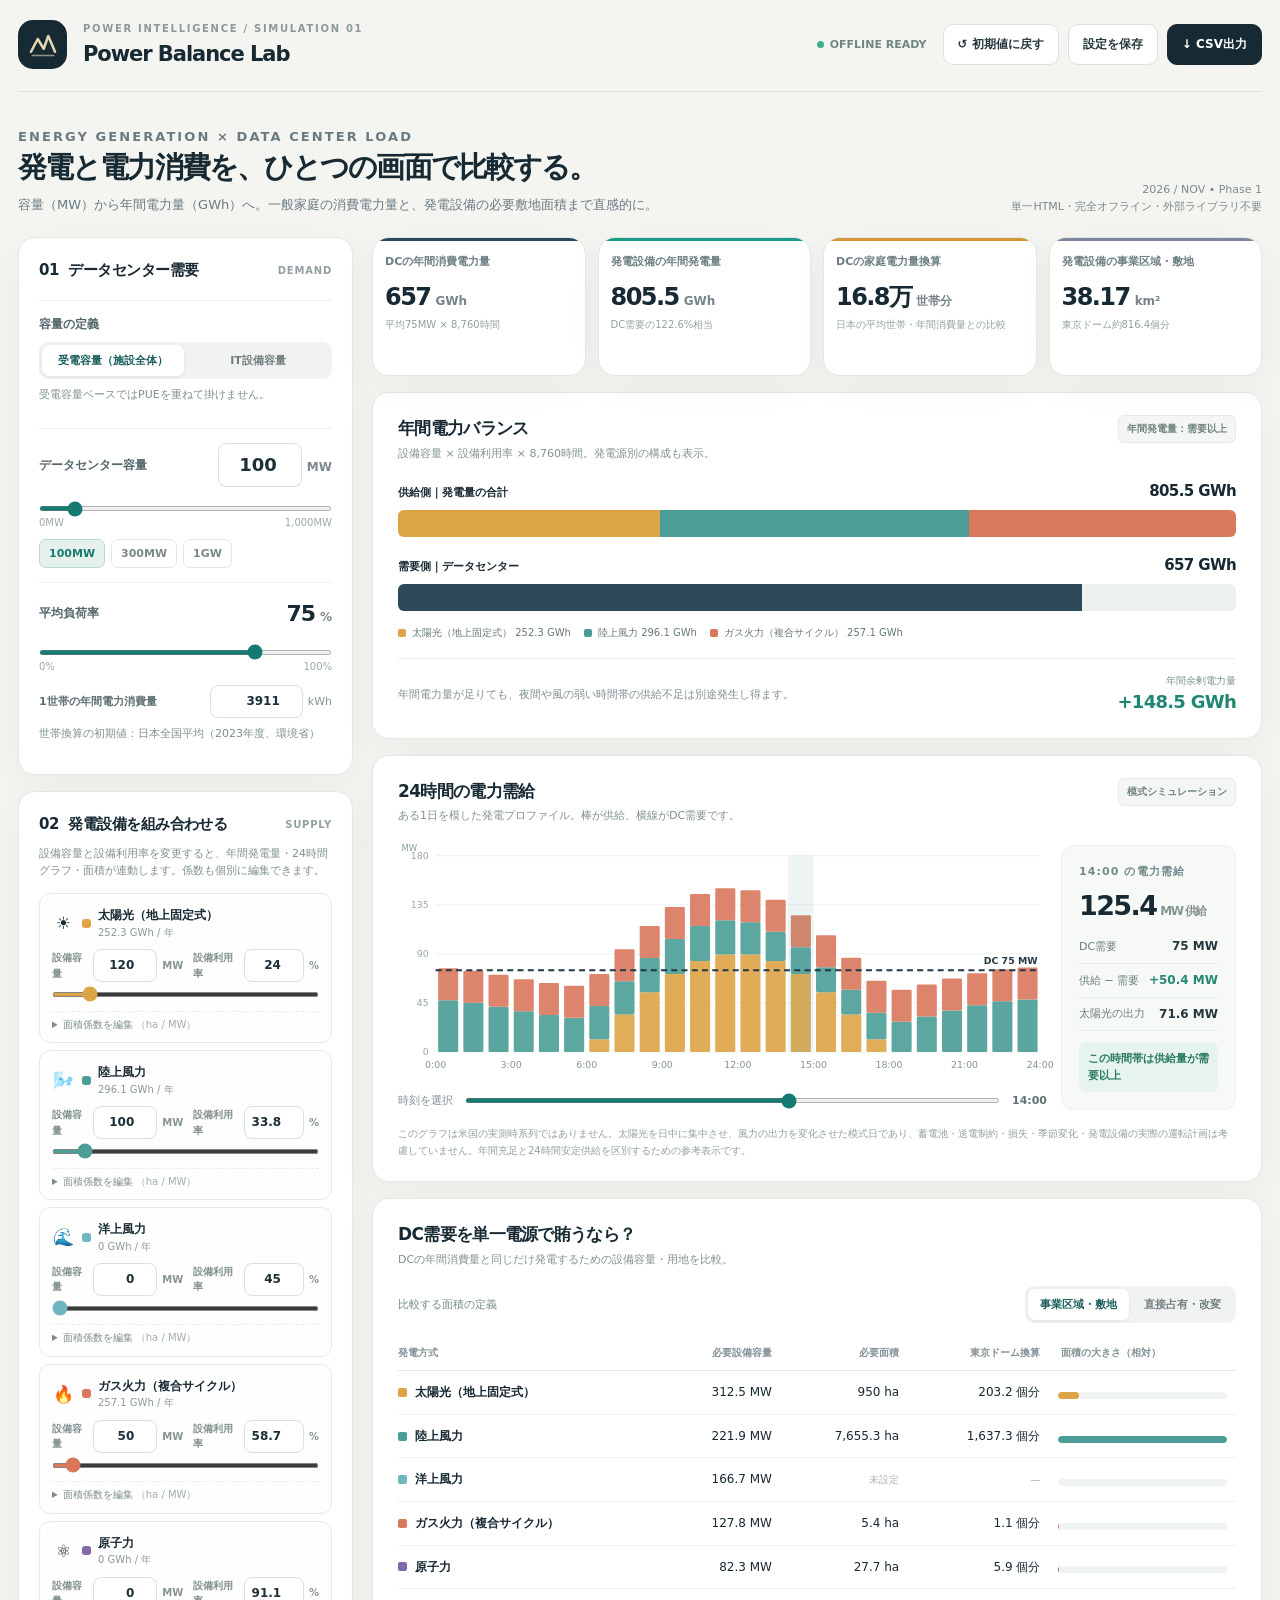
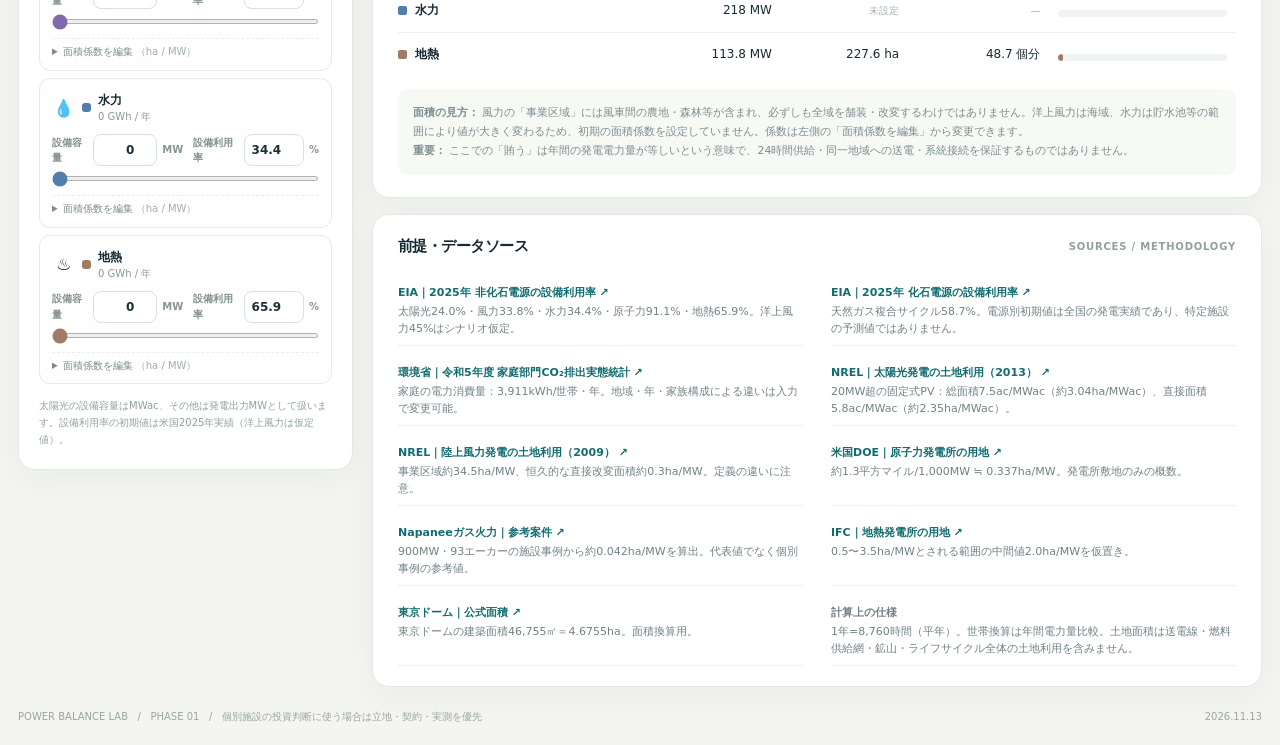
==== power-balance-lab/index.html @ e0db6281 "Publish Power Balance Lab phase 1 as standalone GitHub Pages site" ====
<!doctype html>
<html lang="ja">
<head>
<meta charset="utf-8">
<meta name="viewport" content="width=device-width, initial-scale=1">
<meta name="color-scheme" content="light">
<title>Power Balance Lab | 発電 × データセンター 電力需給シミュレーター</title>
<style>
:root{
 --ink:#172932;--muted:#697a81;--soft:#91a0a3;--bg:#f4f5f1;--surface:#fff;--surface2:#f8faf8;
 --line:#e1e8e5;--teal:#157a72;--darkteal:#0c5552;--orange:#d39638;--red:#d66e51;--shadow:0 10px 35px rgba(23,43,49,.042);
}
*{box-sizing:border-box}html{scroll-behavior:smooth}body{margin:0;background:var(--bg);color:var(--ink);font-family:-apple-system,BlinkMacSystemFont,"Hiragino Kaku Gothic ProN","Hiragino Sans","Yu Gothic UI",Meiryo,system-ui,sans-serif;font-size:14px;line-height:1.55;font-feature-settings:"tnum" 1}
button,input{font:inherit}button{cursor:pointer}a{color:#116c70}a:hover{text-decoration:none}
.app-shell{max-width:1780px;margin:0 auto;padding:24px 32px 52px}
.topbar{display:flex;align-items:center;justify-content:space-between;gap:20px;padding:0 0 22px;border-bottom:1px solid #dae2de}
.brand{display:flex;gap:16px;align-items:center}.brandmark{width:49px;height:49px;border-radius:15px;background:var(--ink);color:#e5d6b2;display:grid;place-items:center;position:relative;overflow:hidden}
.brandmark svg{width:30px;height:30px}.brandname{font-size:21px;font-weight:800;letter-spacing:-.05em;line-height:1.15}.brandname small{display:block;font-size:10px;letter-spacing:.17em;font-weight:700;color:#8b989c;margin-bottom:7px}
.topactions{display:flex;gap:9px;align-items:center;flex-wrap:wrap}.btn{padding:10px 14px;background:#fff;border:1px solid #d7e2df;border-radius:10px;color:#26383f;font-weight:700;font-size:12px;transition:.2s}.btn:hover{border-color:#659f9a;background:#f3faf8}.btn.primary{background:var(--ink);color:white;border-color:var(--ink)}.btn.primary:hover{background:#2b474c}.status-dot{display:inline-block;width:7px;height:7px;border-radius:50%;background:#3eae88;margin-right:6px}
.intro{display:flex;justify-content:space-between;align-items:end;gap:24px;padding:27px 0 22px}.eyebrow{font-size:11px;font-weight:800;letter-spacing:.16em;color:var(--teal);text-transform:uppercase;margin:0 0 5px}.intro h1{font-size:29px;margin:0;letter-spacing:-.065em;font-weight:800;line-height:1.38}.intro p{color:var(--muted);margin:8px 0 0;font-size:13px}.intro-side{text-align:right;color:#7b898c;max-width:300px;font-size:11px}
.layout{display:grid;grid-template-columns:minmax(350px,390px) minmax(0,1fr);gap:19px;align-items:start}.sidebar{display:grid;gap:16px}.mainarea{min-width:0;display:grid;grid-template-columns:minmax(0,1fr);gap:16px}
.card{background:var(--surface);border:1px solid var(--line);border-radius:17px;box-shadow:var(--shadow)}.sidecard{padding:21px 20px}.section-head{display:flex;justify-content:space-between;align-items:center;gap:10px;margin:0 0 17px}.section-head h2{font-size:15px;letter-spacing:-.035em;margin:0;font-weight:800}.section-head .kicker{font-size:10px;letter-spacing:.08em;text-transform:uppercase;color:#92a0a1;font-weight:800}
.range-head{display:flex;justify-content:space-between;align-items:center;margin-bottom:9px;gap:10px}.label{font-size:12px;font-weight:700;color:#53666a}.large-value{display:flex;align-items:baseline;gap:5px}.large-value strong{font-size:22px;letter-spacing:-.05em}.unit{color:#7a898d;font-weight:600;font-size:12px}
input[type=number]{border:1px solid #d7e1de;border-radius:8px;padding:7px 9px;background:#fff;color:#1d3038;min-width:0;font-weight:750;font-variant-numeric:tabular-nums}.input-cap{width:84px;text-align:right;font-size:18px}.input-small{width:65px;text-align:right;font-size:12px;padding:6px 7px!important}
input[type=number]:focus-visible,input[type=range]:focus-visible,button:focus-visible,select:focus-visible{outline:3px solid #a7d7cd;outline-offset:2px}
input[type=range]{width:100%;height:5px;background:#e5ece9;accent-color:#157a72;cursor:pointer;margin:9px 0}.slider-labels{display:flex;justify-content:space-between;color:#9aaaaa;font-size:10px;margin-top:-5px}.form-block{padding:14px 0;border-top:1px solid #eff2ef}.form-block:first-of-type{border-top:0;padding-top:0}.form-block.compact{padding-bottom:0}
.segmented{display:flex;padding:3px;border-radius:9px;background:#f0f3f2;gap:3px}.segmented button{border:0;border-radius:7px;background:transparent;color:#6f7d7f;padding:7px 12px;font-size:11px;font-weight:800;flex:1}.segmented button.active{background:#fff;color:#1b5f5d;box-shadow:0 1px 4px rgba(0,0,0,.07)}
.minihelp{font-size:11px;color:#7e9090;margin-top:7px}.microfield{display:flex;justify-content:space-between;align-items:center;gap:12px;margin-top:11px}.microfield label{color:#5d6e70;font-size:11px;font-weight:700}.microfield .inputwrap{display:flex;align-items:center;gap:5px;color:#879496;font-size:11px}.presets{display:flex;gap:6px;margin:8px 0 0}.preset{padding:5px 9px;font-size:11px;border-radius:7px;border:1px solid #e0e8e5;background:#fff;color:#7b898b;font-weight:700}.preset.active{background:#e6f1ee;color:#18796e;border-color:#b8d8d0}
.genlist{display:grid;gap:7px}.gen-item{border:1px solid #e5ebe8;border-radius:11px;padding:12px 12px 10px;background:#fdfefd}.gen-row-top{display:flex;gap:7px;align-items:center}.source-mark{height:9px;width:9px;border-radius:3px;flex:none}.gen-icon{font-size:17px;width:23px;flex:none;text-align:center}.gen-label{font-weight:800;font-size:12px;flex:1;min-width:0}.gen-meta{font-size:10px;color:#8b9998;display:block;font-weight:500}.gen-inputs{display:flex;align-items:center;justify-content:space-between;gap:10px;margin-top:9px}.gen-inputs label{font-size:10px;color:#80908f;font-weight:700;display:flex;gap:5px;align-items:center}.gen-inputs .number-unit{color:#879594;font-size:10px}.gen-inputs input{max-width:76px}.gen-inputs .mw-input{width:70px}.gen-item input[type=range]{margin:9px 0 4px;accent-color:var(--accent)}.gen-land{margin-top:7px;border-top:1px dashed #e7eeeb;padding-top:5px}.gen-land summary{font-size:10px;color:#7d8d8d;cursor:pointer;user-select:none}.land-input-grid{display:grid;grid-template-columns:1fr 1fr;gap:9px;margin:9px 0 5px}.land-input-grid label{font-size:10px;color:#748585;display:flex;align-items:center;gap:5px;justify-content:space-between}.land-input-grid input{width:59px;font-size:11px}.land-input-grid .one-col{grid-column:span 2}.land-note{font-size:10px;color:#8b9c9b;margin-top:5px}
.kpis{display:grid;grid-template-columns:repeat(4,minmax(0,1fr));gap:12px}.kpi{padding:17px 18px 16px;min-height:139px;position:relative;overflow:hidden}.kpi::before{content:"";position:absolute;top:0;left:0;right:0;height:3px;background:var(--accent)}.kpi-label{color:#6b7e81;font-size:11px;font-weight:750;margin:0}.kpi-number{font-size:29px;line-height:1.3;letter-spacing:-.065em;font-weight:850;margin:12px 0 4px;white-space:nowrap}.kpi-number small{font-size:12px;font-weight:700;color:#77858a;letter-spacing:0;margin-left:5px}.kpi-description{font-size:10px;color:#92a1a1;line-height:1.4}
.panel{padding:22px 25px}.panel-header{display:flex;align-items:start;justify-content:space-between;gap:10px;margin-bottom:18px}.panel-title{font-size:17px;letter-spacing:-.04em;margin:0;font-weight:830}.panel-sub{color:#819091;font-size:11px;margin-top:3px}.tag{display:inline-flex;align-items:center;border-radius:6px;background:#f3f6f3;border:1px solid #e4ebe7;color:#708281;font-weight:800;font-size:10px;padding:5px 8px;white-space:nowrap}
.annual-bars{display:grid;gap:17px}.bar-labels{display:flex;justify-content:space-between;gap:9px;align-items:baseline;margin-bottom:7px;font-size:11px;font-weight:750}.bar-labels .total{font-size:15px;font-weight:850;letter-spacing:-.04em}.bigbar{height:27px;background:#edf2ee;border-radius:6px;overflow:hidden;display:flex;position:relative}.barseg{height:100%;min-width:0;transition:width .25s}.demandfill{height:100%;background:#2b4956;transition:width .25s}.legend{display:flex;gap:13px;flex-wrap:wrap;margin:14px 0 0}.legend span{display:inline-flex;gap:6px;align-items:center;font-size:10px;color:#65787b}.legend i{height:8px;width:8px;border-radius:2px;display:inline-block}.annual-foot{padding-top:14px;border-top:1px solid #ebeeeb;margin-top:17px;display:flex;gap:15px;align-items:center;justify-content:space-between}.annual-foot p{font-size:11px;color:#7e8e90;margin:0}.annual-foot strong{font-size:18px;letter-spacing:-.04em}
.day-grid{display:grid;grid-template-columns:minmax(0,1fr) 212px;gap:24px;align-items:center}.hour-chart{width:100%;min-width:0;display:block;overflow:visible}.hour-side{background:#f7f9f7;border:1px solid #edf1ed;border-radius:12px;padding:17px}.hour-chip{font-size:11px;letter-spacing:.1em;color:#71898b;font-weight:800}.hour-main{font-size:27px;letter-spacing:-.06em;font-weight:850;margin:5px 0 4px}.hour-main span{font-size:12px;color:#859493;margin-left:4px}.hour-side .hour-item{display:flex;align-items:center;justify-content:space-between;gap:6px;padding:7px 0;border-bottom:1px solid #e6ece8;font-size:11px;color:#6a7c7e}.hour-side .hour-item strong{font-size:12px;color:#24383c}.hour-state{margin-top:11px;padding:8px 9px;border-radius:7px;font-weight:800;font-size:11px;background:#e7f4ed;color:#287860}.hour-state.negative{background:#fff0e9;color:#c45e3f}.hour-control{display:flex;gap:12px;align-items:center;margin-top:12px}.hour-control label{white-space:nowrap;color:#7f9092;font-size:11px}
.tiny-note{font-size:10px;line-height:1.7;color:#90a0a0;margin:13px 0 0}.compare-head{display:flex;align-items:center;justify-content:space-between;gap:12px;flex-wrap:wrap}.compare-table{width:100%;border-collapse:collapse}.compare-table th{color:#819196;font-size:10px;font-weight:800;text-align:right;padding:10px 9px;border-bottom:1px solid #e5eae7;white-space:nowrap}.compare-table th:first-child{text-align:left;padding-left:0}.compare-table td{border-bottom:1px solid #edf0ed;padding:12px 9px;font-size:12px;text-align:right;vertical-align:middle;font-variant-numeric:tabular-nums}.compare-table td:first-child{text-align:left;padding-left:0}.compare-table tr:last-child td{border-bottom:0}.comparison-name{display:flex;align-items:center;gap:8px;font-weight:800;white-space:nowrap}.small-color{width:9px;height:9px;border-radius:2px;flex:none}.hbar-cell{min-width:105px}.track{background:#eff3f1;width:100%;height:7px;border-radius:10px;overflow:hidden;margin-top:6px}.track div{height:100%;border-radius:10px}.none{color:#a7b2b1;font-size:10px}.footline{padding:15px;border-radius:10px;background:#f7f9f5;margin-top:14px;color:#7c8d90;font-size:11px;line-height:1.7}.dome{display:inline-flex;align-items:center;gap:4px;color:#688f84;font-size:11px;font-weight:750}.dome:before{content:"▤";font-size:14px}
.sources-card{padding:20px 25px}.sources-grid{display:grid;grid-template-columns:1fr 1fr;gap:10px 28px}.source-row{font-size:11px;color:#718185;padding:8px 0;border-bottom:1px solid #eef2ef}.source-row a{display:block;font-size:11px;font-weight:800;margin-bottom:2px;text-decoration:none}.source-row a:hover{text-decoration:underline}.bottom{display:flex;align-items:center;justify-content:space-between;margin-top:22px;color:#98a5a5;font-size:10px;gap:10px}.export-banner{font-size:11px;color:#6a807e;background:#eaf1ec;padding:9px 12px;border-radius:9px;display:none}.export-banner.show{display:block}
@media(max-width:1300px){.app-shell{padding:20px 18px}.layout{grid-template-columns:335px minmax(0,1fr)}.kpi{padding:15px 12px}.kpi-number{font-size:24px}.day-grid{grid-template-columns:1fr 175px;gap:14px}}
@media(max-width:1000px){.layout{grid-template-columns:minmax(0,1fr)}.sidebar{grid-template-columns:1fr 1fr;align-items:start}.day-grid{grid-template-columns:minmax(0,1fr) 190px}.genlist{max-height:550px;overflow-y:auto}.app-shell{padding:15px 16px}}
@media(max-width:700px){.app-shell{padding:12px 12px 25px}.topbar{align-items:start;flex-direction:column;gap:12px}.topactions{width:100%}.topactions .btn{flex:1}.intro{padding-top:23px}.intro h1{font-size:23px}.intro-side{display:none}.sidebar{grid-template-columns:1fr}.genlist{max-height:none}.kpis{grid-template-columns:repeat(2,minmax(0,1fr));gap:9px}.kpi{min-height:125px;padding:15px}.kpi-number{font-size:24px}.panel{padding:17px 14px}.day-grid{grid-template-columns:1fr}.hour-side{display:grid;grid-template-columns:repeat(3,1fr);gap:4px 10px}.hour-chip{grid-column:span 3}.hour-main{font-size:24px;grid-column:span 3;margin:0}.hour-side .hour-item{display:block}.hour-state{grid-column:span 3}.compare-table th,.compare-table td{padding:9px 4px;font-size:11px}.compare-table th:nth-child(4),.compare-table td:nth-child(4){display:none}.hbar-cell{min-width:55px}.sources-grid{grid-template-columns:1fr}.annual-foot{align-items:start;flex-direction:column;gap:5px}.legend{gap:8px}}
@media(prefers-reduced-motion:reduce){*,*:before,*:after{transition-duration:0s!important;scroll-behavior:auto!important}}
@media print{body{background:#fff}.app-shell{max-width:none;padding:8px}.topactions,.presets,.hour-control,.gen-land{display:none}.card{box-shadow:none;break-inside:avoid}.sidebar{display:none}.layout{display:block}.mainarea{display:block}.mainarea>*{margin-bottom:12px}}
</style>
</head>
<body>
<div class="app-shell">
 <header class="topbar">
  <div class="brand"><div class="brandmark"><svg viewBox="0 0 40 40" fill="none" aria-hidden="true"><path d="M4 29 L13 12 L21 25 L27 8 L36 29" stroke="currentColor" stroke-width="3.4" stroke-linecap="round" stroke-linejoin="round"/><path d="M5 34H35" stroke="currentColor" stroke-width="2" opacity=".6"/></svg></div><div class="brandname"><small>POWER INTELLIGENCE / SIMULATION 01</small>Power Balance Lab</div></div>
  <div class="topactions"><span style="font-size:11px;color:#718683;font-weight:700;margin-right:7px"><span class="status-dot"></span>OFFLINE READY</span><button class="btn" id="resetBtn" type="button">↺ 初期値に戻す</button><button class="btn" id="jsonBtn" type="button">設定を保存</button><button class="btn primary" id="csvBtn" type="button">↓ CSV出力</button></div>
 </header>
 <div class="intro"><div><p class="eyebrow">Energy generation × data center load</p><h1>発電と電力消費を、ひとつの画面で比較する。</h1><p>容量（MW）から年間電力量（GWh）へ。一般家庭の消費電力量と、発電設備の必要敷地面積まで直感的に。</p></div><div class="intro-side">2026 / NOV • Phase 1<br>単一HTML・完全オフライン・外部ライブラリ不要</div></div>
 <div class="layout">
  <aside class="sidebar">
   <section class="card sidecard" aria-labelledby="dc-title">
    <div class="section-head"><h2 id="dc-title">01 &nbsp;データセンター需要</h2><span class="kicker">Demand</span></div>
    <div class="form-block"><div class="label" style="margin-bottom:9px">容量の定義</div><div class="segmented" role="group" aria-label="データセンター容量の定義"><button type="button" class="active" data-mode="facility">受電容量（施設全体）</button><button type="button" data-mode="it">IT設備容量</button></div><p id="modeHelp" class="minihelp">受電容量ベースではPUEを重ねて掛けません。</p></div>
    <div class="form-block"><div class="range-head"><label class="label" for="dcMW">データセンター容量</label><div class="large-value"><input id="dcMW" class="input-cap" type="number" min="0" max="100000" step="10" value="100" aria-label="DC容量MW"><span class="unit">MW</span></div></div><input id="dcRange" type="range" min="0" max="1000" step="10" value="100" aria-label="データセンター容量スライダー"><div class="slider-labels"><span>0MW</span><span>1,000MW</span></div><div class="presets" aria-label="容量プリセット"><button type="button" data-dcpreset="100" class="preset active">100MW</button><button type="button" data-dcpreset="300" class="preset">300MW</button><button type="button" data-dcpreset="1000" class="preset">1GW</button></div></div>
    <div class="form-block compact"><div class="range-head"><label class="label" for="dcLoad">平均負荷率</label><div class="large-value"><strong id="dcLoadLabel">75</strong><span class="unit">%</span></div></div><input id="dcLoad" type="range" min="0" max="100" step="1" value="75"><div class="slider-labels"><span>0%</span><span>100%</span></div><div class="microfield" id="pueLine" style="display:none"><label for="pue">PUE（IT設備→施設全体）</label><span class="inputwrap"><input id="pue" class="input-small" type="number" min="1" max="4" step="0.05" value="1.20">倍</span></div><div class="microfield"><label for="household">1世帯の年間電力消費量</label><span class="inputwrap"><input id="household" style="width:93px" class="input-small" type="number" min="1" max="1000000" step="100" value="3911">kWh</span></div><p class="minihelp">世帯換算の初期値：日本全国平均（2023年度、環境省）</p></div>
   </section>
   <section class="card sidecard" aria-labelledby="gen-title">
    <div class="section-head"><h2 id="gen-title">02 &nbsp;発電設備を組み合わせる</h2><span class="kicker">Supply</span></div>
    <p class="minihelp" style="margin:-8px 0 14px">設備容量と設備利用率を変更すると、年間発電量・24時間グラフ・面積が連動します。係数も個別に編集できます。</p>
    <div id="generatorControls" class="genlist"></div>
    <p class="tiny-note">太陽光の設備容量はMWac、その他は発電出力MWとして扱います。設備利用率の初期値は米国2025年実績（洋上風力は仮定値）。</p>
   </section>
  </aside>
  <div class="mainarea">
   <section class="kpis" aria-label="サマリー">
    <div class="card kpi" style="--accent:#2b4956"><p class="kpi-label">DCの年間消費電力量</p><div class="kpi-number"><span id="kpiDemand">657</span><small>GWh</small></div><div class="kpi-description" id="kpiDemandDetail">年間8,760時間・平均75MW</div></div>
    <div class="card kpi" style="--accent:#1b9985"><p class="kpi-label">発電設備の年間発電量</p><div class="kpi-number"><span id="kpiGeneration">806</span><small>GWh</small></div><div class="kpi-description" id="kpiRatio">DC需要に対して123%相当</div></div>
    <div class="card kpi" style="--accent:#d39638"><p class="kpi-label">DCの家庭電力量換算</p><div class="kpi-number"><span id="kpiHouseholds">16.8万</span><small>世帯分</small></div><div class="kpi-description">日本の平均世帯・年間消費量との比較</div></div>
    <div class="card kpi" style="--accent:#7f869b"><p class="kpi-label" id="landKpiLabel">発電設備の事業区域・敷地</p><div class="kpi-number"><span id="kpiLand">38.1</span><small>km²</small></div><div class="kpi-description" id="kpiLandDetail">東京ドーム約814個分</div></div>
   </section>
   <section class="card panel" aria-labelledby="annual-title">
    <div class="panel-header"><div><h2 id="annual-title" class="panel-title">年間電力バランス</h2><div class="panel-sub">設備容量 × 設備利用率 × 8,760時間。発電源別の構成も表示。</div></div><span id="balanceTag" class="tag">年間収支</span></div>
    <div class="annual-bars">
     <div><div class="bar-labels"><span>供給側｜発電量の合計</span><span class="total" id="annualGenLabel">806 GWh</span></div><div id="supplyBar" class="bigbar" aria-label="電源別の年間発電量"></div></div>
     <div><div class="bar-labels"><span>需要側｜データセンター</span><span class="total" id="annualDemandLabel">657 GWh</span></div><div class="bigbar"><div class="demandfill" id="demandBar"></div></div></div>
    </div>
    <div class="legend" id="annualLegend"></div>
    <div class="annual-foot"><p>年間電力量が足りても、夜間や風の弱い時間帯の供給不足は別途発生し得ます。</p><div style="text-align:right;white-space:nowrap"><span id="annualBalanceText" style="display:block;font-size:10px;color:#7c9090">余剰電力量</span><strong id="annualBalance">+149 GWh</strong></div></div>
   </section>
   <section class="card panel" aria-labelledby="hour-title">
    <div class="panel-header"><div><h2 id="hour-title" class="panel-title">24時間の電力需給</h2><div class="panel-sub">ある1日を模した発電プロファイル。棒が供給、横線がDC需要です。</div></div><span class="tag">模式シミュレーション</span></div>
    <div class="day-grid"><div><svg id="hourChart" class="hour-chart" viewBox="0 0 760 275" role="img" aria-label="24時間の積み上げ発電量とデータセンター消費電力の比較"></svg><div class="hour-control"><label for="hourRange">時刻を選択</label><input type="range" id="hourRange" min="0" max="23" step="1" value="14"><span id="hourRangeText" style="font-size:11px;color:#5e7377;font-weight:800;white-space:nowrap">14:00</span></div></div>
     <div class="hour-side"><div class="hour-chip" id="hourChip">14:00 の電力需給</div><div class="hour-main" id="hourSupply">--<span>MW 供給</span></div><div class="hour-item"><span>DC需要</span><strong id="hourDemand">75 MW</strong></div><div class="hour-item"><span>供給 − 需要</span><strong id="hourDelta">-- MW</strong></div><div class="hour-item"><span>太陽光の出力</span><strong id="hourSolar">-- MW</strong></div><div id="hourState" class="hour-state">計算中</div></div></div>
    <p class="tiny-note">このグラフは米国の実測時系列ではありません。太陽光を日中に集中させ、風力の出力を変化させた模式日であり、蓄電池・送電制約・損失・季節変化・発電設備の実際の運転計画は考慮していません。年間充足と24時間安定供給を区別するための参考表示です。</p>
   </section>
   <section class="card panel" aria-labelledby="compare-title">
    <div class="panel-header"><div><h2 id="compare-title" class="panel-title">DC需要を単一電源で賄うなら？</h2><div class="panel-sub">DCの年間消費量と同じだけ発電するための設備容量・用地を比較。</div></div></div>
    <div class="compare-head" style="margin-bottom:12px"><div style="font-size:11px;color:#75898a">比較する面積の定義</div><div class="segmented" role="group" aria-label="比較する敷地面積"><button class="active" type="button" data-land-mode="total">事業区域・敷地</button><button type="button" data-land-mode="direct">直接占有・改変</button></div></div>
    <div style="overflow-x:auto"><table class="compare-table"><thead><tr><th>発電方式</th><th>必要設備容量</th><th>必要面積</th><th>東京ドーム換算</th><th style="text-align:left;padding-left:12px">面積の大きさ（相対）</th></tr></thead><tbody id="compareBody"></tbody></table></div>
    <div class="footline"><b>面積の見方：</b> 風力の「事業区域」には風車間の農地・森林等が含まれ、必ずしも全域を舗装・改変するわけではありません。洋上風力は海域、水力は貯水池等の範囲により値が大きく変わるため、初期の面積係数を設定していません。係数は左側の「面積係数を編集」から変更できます。<br><b>重要：</b> ここでの「賄う」は年間の発電電力量が等しいという意味で、24時間供給・同一地域への送電・系統接続を保証するものではありません。</div>
   </section>
   <section class="card sources-card" aria-labelledby="source-title"><div class="section-head"><h2 id="source-title">前提・データソース</h2><span class="kicker">Sources / Methodology</span></div>
    <div class="sources-grid">
     <div class="source-row"><a target="_blank" rel="noopener noreferrer" href="https://www.eia.gov/electricity/annual/table.php?t=epa_04_08_b.html">EIA｜2025年 非化石電源の設備利用率 ↗</a>太陽光24.0%・風力33.8%・水力34.4%・原子力91.1%・地熱65.9%。洋上風力45%はシナリオ仮定。</div>
     <div class="source-row"><a target="_blank" rel="noopener noreferrer" href="https://www.eia.gov/electricity/annual/table.php?t=epa_04_08_a.html">EIA｜2025年 化石電源の設備利用率 ↗</a>天然ガス複合サイクル58.7%。電源別初期値は全国の発電実績であり、特定施設の予測値ではありません。</div>
     <div class="source-row"><a target="_blank" rel="noopener noreferrer" href="https://www.env.go.jp/earth/ondanka/kateico2tokei/energy/detail/01/">環境省｜令和5年度 家庭部門CO₂排出実態統計 ↗</a>家庭の電力消費量：3,911kWh/世帯・年。地域・年・家族構成による違いは入力で変更可能。</div>
     <div class="source-row"><a target="_blank" rel="noopener noreferrer" href="https://docs.nrel.gov/docs/fy13osti/56290.pdf">NREL｜太陽光発電の土地利用（2013） ↗</a>20MW超の固定式PV：総面積7.5ac/MWac（約3.04ha/MWac）、直接面積5.8ac/MWac（約2.35ha/MWac）。</div>
     <div class="source-row"><a target="_blank" rel="noopener noreferrer" href="https://research-hub.nlr.gov/en/publications/land-use-requirements-of-modern-wind-power-plants-in-the-united-s/">NREL｜陸上風力発電の土地利用（2009） ↗</a>事業区域約34.5ha/MW、恒久的な直接改変面積約0.3ha/MW。定義の違いに注意。</div>
     <div class="source-row"><a target="_blank" rel="noopener noreferrer" href="https://www.energy.gov/ne/articles/5-reasons-nuclear-good-neighbor">米国DOE｜原子力発電所の用地 ↗</a>約1.3平方マイル/1,000MW ≒ 0.337ha/MW。発電所敷地のみの概数。</div>
     <div class="source-row"><a target="_blank" rel="noopener noreferrer" href="https://robertsonsite.ca/project-profiles/combined-cycle-power-plant">Napaneeガス火力｜参考案件 ↗</a>900MW・93エーカーの施設事例から約0.042ha/MWを算出。代表値でなく個別事例の参考値。</div>
     <div class="source-row"><a target="_blank" rel="noopener noreferrer" href="https://www.ifc.org/content/dam/ifc/doc/2000/2007-geothermal-power-generation-ehs-guidelines-en.pdf">IFC｜地熱発電所の用地 ↗</a>0.5〜3.5ha/MWとされる範囲の中間値2.0ha/MWを仮置き。</div>
     <div class="source-row"><a target="_blank" rel="noopener noreferrer" href="https://www.tokyo-dome.co.jp/faq/facility/dome/">東京ドーム｜公式面積 ↗</a>東京ドームの建築面積46,755㎡＝4.6755ha。面積換算用。</div>
     <div class="source-row"><b style="display:block;margin-bottom:2px">計算上の仕様</b>1年=8,760時間（平年）。世帯換算は年間電力量比較。土地面積は送電線・燃料供給網・鉱山・ライフサイクル全体の土地利用を含みません。</div>
    </div>
   </section>
  </div>
 </div>
 <div class="bottom"><div>POWER BALANCE LAB &nbsp; / &nbsp; PHASE 01 &nbsp; / &nbsp; 個別施設の投資判断に使う場合は立地・契約・実測を優先</div><div>2026.11.13</div></div>
</div>
<script>
(()=>{
 'use strict';
 const HRS=8760, DOME_HA=4.6755;
 const defaults={dcMW:100,load:75,mode:'facility',pue:1.2,household:3911,landMode:'total',hour:14,generators:[
  {id:'solar',name:'太陽光（地上固定式）',icon:'☀️',color:'#dda446',capacity:120,cf:24,maxCF:48,landTotal:3.04,landDirect:2.35,note:'NREL（20MW超・固定式PV）の米国実績。容量はMWac。'},
  {id:'wind',name:'陸上風力',icon:'🌬️',color:'#4b9d97',capacity:100,cf:33.8,maxCF:100,landTotal:34.5,landDirect:0.3,note:'NRELの総事業区域と恒久的直接改変。定義が大きく異なります。'},
  {id:'offshore',name:'洋上風力',icon:'🌊',color:'#70b6c1',capacity:0,cf:45,maxCF:100,landTotal:null,landDirect:null,note:'面積は海域・基礎の定義が異なり、未設定。45%は仮定。'},
  {id:'gas',name:'ガス火力（複合サイクル）',icon:'🔥',color:'#d9785c',capacity:50,cf:58.7,maxCF:100,landTotal:0.042,landDirect:0.042,note:'Napanee発電所（900MW、93ac）の個別施設例。一般的な標準値ではありません。'},
  {id:'nuclear',name:'原子力',icon:'⚛️',color:'#8269a9',capacity:0,cf:91.1,maxCF:100,landTotal:0.337,landDirect:0.337,note:'DOEの1,000MW当たり1.3平方マイルを設備容量で割戻し。'},
  {id:'hydro',name:'水力',icon:'💧',color:'#517eab',capacity:0,cf:34.4,maxCF:100,landTotal:null,landDirect:null,note:'ダム・貯水池の定義と地形に依存するため、面積は未設定。'},
  {id:'geothermal',name:'地熱',icon:'♨️',color:'#a07c66',capacity:0,cf:65.9,maxCF:100,landTotal:2.0,landDirect:2.0,note:'IFCの0.5～3.5ha/MWの中間値。敷地内の区分は仮置き。'}
 ]};
 let state=JSON.parse(JSON.stringify(defaults));
 const el=id=>document.getElementById(id);
 const safeNum=(x,lo=0,hi=1e8)=>Math.min(hi,Math.max(lo,Number.isFinite(+x)?+x:lo));
 const format=(n,d=0)=>new Intl.NumberFormat('ja-JP',{maximumFractionDigits:d,minimumFractionDigits:0}).format(n);
 const nShort=n=>n>=100000000?format(n/100000000,1)+'億':n>=10000?format(n/10000,1)+'万':format(n);
 const htmlEsc=s=>String(s).replaceAll('&','&amp;').replaceAll('<','&lt;').replaceAll('>','&gt;').replaceAll('"','&quot;');
 function generatorList(){
  el('generatorControls').innerHTML=state.generators.map(g=>`<div class="gen-item" style="--accent:${g.color}">
   <div class="gen-row-top"><span class="gen-icon">${g.icon}</span><span class="source-mark" style="background:${g.color}"></span><span class="gen-label">${g.name}<span class="gen-meta" id="out-${g.id}">${format(g.capacity*g.cf*.0876,1)} GWh / 年</span></span></div>
   <div class="gen-inputs"><label>設備容量 <input class="mw-input input-small" type="number" data-gen="${g.id}" data-field="capacity" min="0" max="100000" step="10" value="${g.capacity}" aria-label="${g.name}の設備容量"> <span class="number-unit">MW</span></label><label>設備利用率 <input class="input-small" data-gen="${g.id}" data-field="cf" type="number" min="0" max="${g.maxCF}" step="0.1" value="${g.cf}" aria-label="${g.name}の設備利用率"><span class="number-unit">%</span></label></div>
   <input type="range" data-gen="${g.id}" data-field="capacityRange" min="0" max="1000" step="10" value="${Math.min(1000,g.capacity)}" aria-label="${g.name}の設備容量スライダー">
   <details class="gen-land"><summary>面積係数を編集 <span style="color:#a1afac">（ha / MW）</span></summary><div class="land-input-grid"><label>事業区域・敷地 <input type="number" data-gen="${g.id}" data-field="landTotal" min="0" max="100000" step="any" value="${g.landTotal??''}" placeholder="未設定" aria-label="${g.name}の事業区域敷地係数"></label><label>直接占有・改変 <input type="number" data-gen="${g.id}" data-field="landDirect" min="0" max="100000" step="any" value="${g.landDirect??''}" placeholder="未設定" aria-label="${g.name}の直接占有面積係数"></label></div><div class="land-note">${g.note}</div></details>
  </div>`).join('');
 }
 function annual(g){return g.capacity*g.cf/100*HRS/1000}
 function dcAverage(){return state.dcMW*state.load/100*(state.mode==='it'?state.pue:1)}
 function dcAnnual(){return dcAverage()*HRS/1000}
 function landIntensity(g){return state.landMode==='total'?g.landTotal:g.landDirect}
 function sumLand(){let ha=0,missing=[];for(const g of state.generators){if(!g.capacity)continue;let density=landIntensity(g);if(density===null)missing.push(g.name);else ha+=density*g.capacity}return {ha,missing}}
 function normalizedProfiles(g){const raw=Array.from({length:24},(_,h)=>{
  const t=h+.5;
  if(g.id==='solar')return t>=6&&t<18?Math.sin(Math.PI*(t-6)/12):0;
  if(g.id==='wind')return Math.max(.1,.85+.23*Math.sin(t*Math.PI/12+1.3)+.15*Math.cos(t*Math.PI/6+.4));
  if(g.id==='offshore')return Math.max(.1,.9+.15*Math.sin(t*Math.PI/12+1.5)+.08*Math.cos(t*Math.PI/6));
  if(g.id==='hydro')return .7+.24*(1+Math.sin((t-13)*Math.PI/12));
  return 1;
 });
  const cf=g.cf/100;let lo=0,hi=100;
  for(let i=0;i<48;i++){const mid=(lo+hi)/2;let avg=raw.reduce((a,b)=>a+Math.min(1,b*mid),0)/24;if(avg<cf)lo=mid;else hi=mid}
  return raw.map(v=>Math.min(1,v*(lo+hi)/2));
 }
 function computeHourly(){const values=Array.from({length:24},()=>({parts:[],total:0}));for(const g of state.generators){const profiles=normalizedProfiles(g);for(let h=0;h<24;h++){const mw=g.capacity*profiles[h];values[h].parts.push({id:g.id,name:g.name,color:g.color,mw});values[h].total+=mw}}return values}
 function updateMode(){document.querySelectorAll('[data-mode]').forEach(btn=>btn.classList.toggle('active',btn.dataset.mode===state.mode));el('pueLine').style.display=state.mode==='it'?'flex':'none';el('modeHelp').textContent=state.mode==='it'?'IT容量×平均負荷率×PUEで施設全体の消費電力を推計します。':'受電容量ベースではPUEを重ねて掛けません。'}
 function updateInputs(){el('dcMW').value=state.dcMW;el('dcRange').value=Math.min(1000,state.dcMW);el('dcLoad').value=state.load;el('dcLoadLabel').textContent=format(state.load);el('pue').value=state.pue;el('household').value=state.household;el('hourRange').value=state.hour;el('hourRangeText').textContent=String(state.hour).padStart(2,'0')+':00';document.querySelectorAll('[data-dcpreset]').forEach(b=>b.classList.toggle('active',+b.dataset.dcpreset===state.dcMW));document.querySelectorAll('[data-land-mode]').forEach(b=>b.classList.toggle('active',b.dataset.landMode===state.landMode));updateMode()}
 function updateSummary(){const demand=dcAnnual(),gen=state.generators.reduce((a,g)=>a+annual(g),0),delta=gen-demand,households=demand*1e6/state.household,land=sumLand();
  el('kpiDemand').textContent=format(demand,1);el('kpiDemandDetail').textContent='平均'+format(dcAverage(),1)+'MW × 8,760時間';el('kpiGeneration').textContent=format(gen,1);el('kpiRatio').textContent='DC需要の'+(demand?format(gen/demand*100,1)+'%':'—')+'相当';el('kpiHouseholds').textContent=nShort(households);el('kpiLand').textContent=format(land.ha/100,2);el('landKpiLabel').textContent=state.landMode==='total'?'発電設備の事業区域・敷地':'発電設備の直接占有・改変';el('kpiLandDetail').textContent='東京ドーム約'+format(land.ha/DOME_HA,1)+'個分'+(land.missing.length?'（一部未算定）':'');
  const max=Math.max(1,gen,demand),scale=v=>Math.max(0,v)/max*100;
  el('supplyBar').innerHTML=state.generators.filter(g=>annual(g)>0).map(g=>`<div class="barseg" title="${g.name}: ${format(annual(g),2)} GWh" style="width:${scale(annual(g))}%;background:${g.color}"></div>`).join('');el('demandBar').style.width=scale(demand)+'%';el('annualGenLabel').textContent=format(gen,1)+' GWh';el('annualDemandLabel').textContent=format(demand,1)+' GWh';el('annualLegend').innerHTML=state.generators.filter(g=>g.capacity>0).map(g=>`<span><i style="background:${g.color}"></i>${g.name} ${format(annual(g),1)} GWh</span>`).join('');
  el('annualBalanceText').textContent=delta>=0?'年間余剰電力量':'年間不足電力量';el('annualBalance').textContent=(delta>=0?'+':'−')+format(Math.abs(delta),1)+' GWh';el('annualBalance').style.color=delta>=0?'#1f8771':'#be664c';el('balanceTag').textContent=delta>=0?'年間発電量：需要以上':'年間発電量：不足';
  state.generators.forEach(g=>{const t=el('out-'+g.id);if(t)t.textContent=format(annual(g),1)+' GWh / 年'});
 }
 function hourChart(values){const svg=el('hourChart'),demand=dcAverage(),w=760,h=275,marginL=44,marginR=8,top=16,bottom=29,x0=marginL,y0=top,y1=h-bottom,plotW=w-marginL-marginR,plotH=y1-y0;
  const maxV=Math.max(10,demand*1.12,...values.map(v=>v.total*1.08));const maxAxis=Math.ceil(maxV/20)*20;const sy=mw=>y1-mw/maxAxis*plotH;const bw=plotW/24;
  let layers=[];for(let i=0;i<=4;i++){let val=maxAxis*i/4,y=sy(val);layers.push(`<line x1="${x0}" y1="${y}" x2="${w-marginR}" y2="${y}" stroke="#eaf0ec" stroke-width="1"/><text x="${x0-8}" y="${y+4}" text-anchor="end" font-size="11" fill="#96a5a5">${format(val)}</text>`)}
  values.forEach((value,hr)=>{let baseline=0;const x=x0+hr*bw+3,bWidth=Math.max(2,bw-6);value.parts.forEach(p=>{if(p.mw<0.001)return;const y=sy(baseline+p.mw),height=sy(baseline)-y;layers.push(`<rect x="${x}" y="${y}" width="${bWidth}" height="${Math.max(0,height)}" rx="1.5" fill="${p.color}" opacity=".9"/>`);baseline+=p.mw});if(hr===state.hour)layers.push(`<rect x="${x0+hr*bw}" y="${top}" width="${bw}" height="${plotH}" fill="#3b8d81" opacity=".09" pointer-events="none"/>`);layers.push(`<rect data-hour="${hr}" x="${x0+hr*bw}" y="${top}" width="${bw}" height="${plotH}" fill="transparent" style="cursor:crosshair"><title>${hr}:00 供給 ${format(value.total,1)}MW / 需要 ${format(demand,1)}MW</title></rect>`)});
  const demandY=sy(demand);layers.push(`<line x1="${x0}" y1="${demandY}" x2="${w-marginR}" y2="${demandY}" stroke="#203948" stroke-width="2.4" stroke-dasharray="7 5"/><text x="${w-11}" y="${Math.max(12,demandY-7)}" text-anchor="end" font-size="11" fill="#233945" font-weight="700">DC ${format(demand,1)} MW</text>`);
  for(let h=0;h<=24;h+=3){const x=x0+plotW*h/24;layers.push(`<text x="${x}" y="${y1+19}" text-anchor="middle" font-size="11" fill="#819493">${h===24?'24':h}:00</text>`)}
  layers.push(`<text x="${x0-40}" y="${top-5}" font-size="10" fill="#8b9d9b">MW</text>`);svg.innerHTML=layers.join('');
  const hour=values[state.hour],diff=hour.total-demand;el('hourChip').textContent=String(state.hour).padStart(2,'0')+':00 の電力需給';el('hourSupply').innerHTML=format(hour.total,1)+'<span>MW 供給</span>';el('hourDemand').textContent=format(demand,1)+' MW';el('hourDelta').textContent=(diff>=0?'+':'−')+format(Math.abs(diff),1)+' MW';el('hourDelta').style.color=diff>=0?'#258870':'#cf644d';el('hourSolar').textContent=format(hour.parts.find(p=>p.id==='solar').mw,1)+' MW';el('hourState').textContent=diff>=0?'この時間帯は供給量が需要以上':'この時間帯は系統・蓄電等からの補完が必要';el('hourState').classList.toggle('negative',diff<0);
 }
 function compare(){const demand=dcAnnual(),rows=state.generators.map(g=>{const needed=g.cf>0?demand/(8.76*g.cf/100):null;const density=landIntensity(g);return {...g,needed,land:needed===null||density===null?null:needed*density}});const maxLand=Math.max(1,...rows.filter(r=>r.land!==null).map(r=>r.land));
 el('compareBody').innerHTML=rows.map(r=>`<tr><td><span class="comparison-name"><span class="small-color" style="background:${r.color}"></span>${r.name}</span></td><td>${r.needed===null?'—':format(r.needed,1)+' MW'}</td><td>${r.land===null?'<span class="none">未設定</span>':format(r.land,1)+' ha'}</td><td>${r.land===null?'<span class="none">—</span>':format(r.land/DOME_HA,1)+' 個分'}</td><td class="hbar-cell"><div class="track"><div style="width:${r.land!==null?r.land/maxLand*100:0}%;background:${r.color}"></div></div></td></tr>`).join('');
 }
 function refresh(){updateInputs();updateSummary();hourChart(computeHourly());compare()}
 function setDcMW(n){state.dcMW=safeNum(n,0,100000);refresh()}
 el('dcMW').addEventListener('input',e=>setDcMW(e.target.value));el('dcRange').addEventListener('input',e=>setDcMW(e.target.value));el('dcLoad').addEventListener('input',e=>{state.load=safeNum(e.target.value,0,100);refresh()});el('pue').addEventListener('input',e=>{state.pue=safeNum(e.target.value,1,4);refresh()});el('household').addEventListener('input',e=>{state.household=safeNum(e.target.value,1,1e6);refresh()});
 document.querySelectorAll('[data-mode]').forEach(b=>b.addEventListener('click',()=>{state.mode=b.dataset.mode;refresh()}));document.querySelectorAll('[data-dcpreset]').forEach(b=>b.addEventListener('click',()=>setDcMW(+b.dataset.dcpreset)));document.querySelectorAll('[data-land-mode]').forEach(b=>b.addEventListener('click',()=>{state.landMode=b.dataset.landMode;refresh()}));
 el('generatorControls').addEventListener('input',e=>{const b=e.target,id=b.dataset.gen,field=b.dataset.field;if(!id||!field)return;const g=state.generators.find(g=>g.id===id);if(!g)return;
  if(field==='capacity'||field==='capacityRange'){g.capacity=safeNum(b.value,0,100000);el('generatorControls').querySelectorAll(`[data-gen="${id}"][data-field="capacity"], [data-gen="${id}"][data-field="capacityRange"]`).forEach(n=>{if(n!==b)n.value=n.dataset.field==='capacityRange'?Math.min(g.capacity,1000):g.capacity})}
  else if(field==='cf'){g.cf=safeNum(b.value,0,g.maxCF)}
  else if(field==='landTotal'||field==='landDirect'){g[field]=b.value===''?null:safeNum(b.value,0,100000)}
  updateSummary();hourChart(computeHourly());compare()});
 el('hourRange').addEventListener('input',e=>{state.hour=+e.target.value;refresh()});el('hourChart').addEventListener('click',e=>{const t=e.target.closest('[data-hour]');if(!t)return;state.hour=+t.dataset.hour;refresh()});
 el('resetBtn').addEventListener('click',()=>{state=JSON.parse(JSON.stringify(defaults));generatorList();refresh()});
 function download(text,filename,mime){const blob=new Blob([text],{type:mime}),url=URL.createObjectURL(blob);const a=document.createElement('a');a.href=url;a.download=filename;document.body.appendChild(a);a.click();a.remove();setTimeout(()=>URL.revokeObjectURL(url),500)}
 el('jsonBtn').addEventListener('click',()=>download(JSON.stringify({tool:'Power Balance Lab',version:'1.0',exportedAt:new Date().toISOString(),...state},null,2),'power-balance-settings.json','application/json;charset=utf-8'));
 el('csvBtn').addEventListener('click',()=>{const rows=[['種類','発電方式/項目','設備容量_MW','設備利用率_%','年間GWh','年間世帯換算','事業区域敷地_ha','直接占有改変_ha','参考ソース'],['需要','データセンター',state.dcMW,state.load,dcAnnual(),dcAnnual()*1e6/state.household,'','','DC容量タイプ: '+state.mode+' / PUE: '+state.pue],...state.generators.map(g=>['発電',g.name,g.capacity,g.cf,annual(g),annual(g)*1e6/state.household,g.landTotal===null?'':g.capacity*g.landTotal,g.landDirect===null?'':g.capacity*g.landDirect,g.note])];const lines=rows.map(r=>r.map(x=>'"'+String(x??'').replaceAll('"','""')+'"').join(','));download('\ufeff'+lines.join('\r\n'),'power-balance-results.csv','text/csv;charset=utf-8')});
 generatorList();refresh();
})();
</script>
</body>
</html>
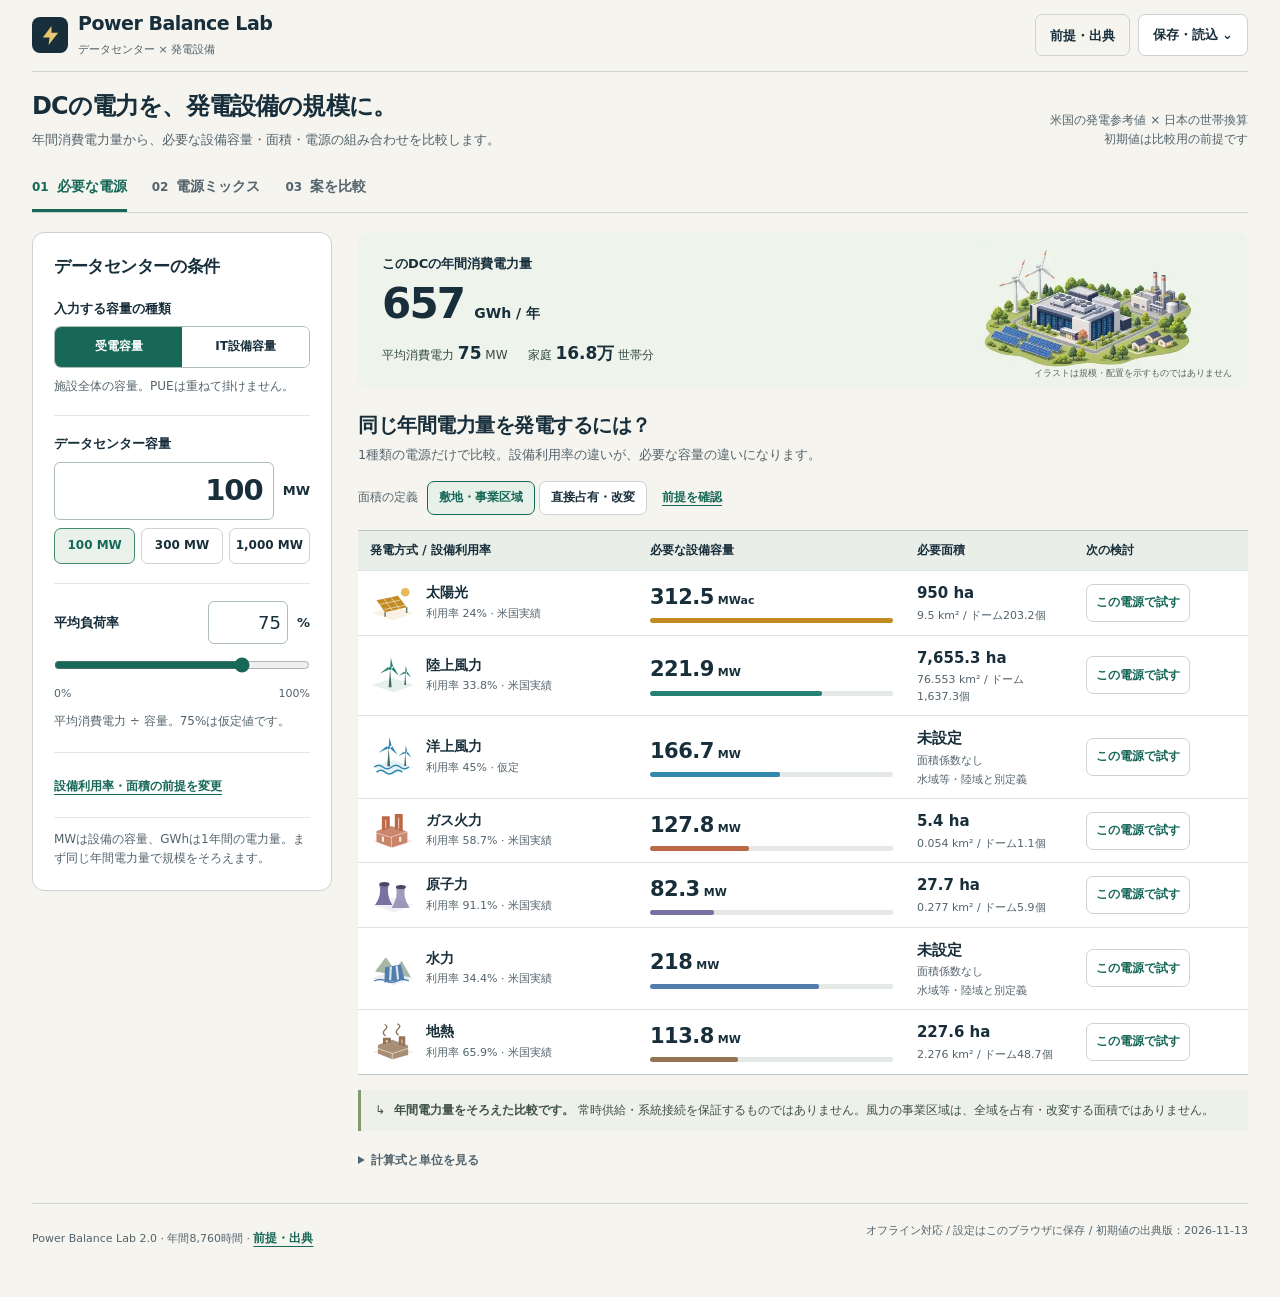
==== commit 4d7b1eba: "Redesign Power Balance Lab v2: illustrated annual comparisons, mix solver, saved scenarios and valid" ====
--- a/power-balance-lab/index.html
+++ b/power-balance-lab/index.html
@@ -4,192 +4,34 @@
 <meta charset="utf-8">
 <meta name="viewport" content="width=device-width, initial-scale=1">
 <meta name="color-scheme" content="light">
-<title>Power Balance Lab | 発電 × データセンター 電力需給シミュレーター</title>
-<style>
-:root{
- --ink:#172932;--muted:#697a81;--soft:#91a0a3;--bg:#f4f5f1;--surface:#fff;--surface2:#f8faf8;
- --line:#e1e8e5;--teal:#157a72;--darkteal:#0c5552;--orange:#d39638;--red:#d66e51;--shadow:0 10px 35px rgba(23,43,49,.042);
-}
-*{box-sizing:border-box}html{scroll-behavior:smooth}body{margin:0;background:var(--bg);color:var(--ink);font-family:-apple-system,BlinkMacSystemFont,"Hiragino Kaku Gothic ProN","Hiragino Sans","Yu Gothic UI",Meiryo,system-ui,sans-serif;font-size:14px;line-height:1.55;font-feature-settings:"tnum" 1}
-button,input{font:inherit}button{cursor:pointer}a{color:#116c70}a:hover{text-decoration:none}
-.app-shell{max-width:1780px;margin:0 auto;padding:24px 32px 52px}
-.topbar{display:flex;align-items:center;justify-content:space-between;gap:20px;padding:0 0 22px;border-bottom:1px solid #dae2de}
-.brand{display:flex;gap:16px;align-items:center}.brandmark{width:49px;height:49px;border-radius:15px;background:var(--ink);color:#e5d6b2;display:grid;place-items:center;position:relative;overflow:hidden}
-.brandmark svg{width:30px;height:30px}.brandname{font-size:21px;font-weight:800;letter-spacing:-.05em;line-height:1.15}.brandname small{display:block;font-size:10px;letter-spacing:.17em;font-weight:700;color:#8b989c;margin-bottom:7px}
-.topactions{display:flex;gap:9px;align-items:center;flex-wrap:wrap}.btn{padding:10px 14px;background:#fff;border:1px solid #d7e2df;border-radius:10px;color:#26383f;font-weight:700;font-size:12px;transition:.2s}.btn:hover{border-color:#659f9a;background:#f3faf8}.btn.primary{background:var(--ink);color:white;border-color:var(--ink)}.btn.primary:hover{background:#2b474c}.status-dot{display:inline-block;width:7px;height:7px;border-radius:50%;background:#3eae88;margin-right:6px}
-.intro{display:flex;justify-content:space-between;align-items:end;gap:24px;padding:27px 0 22px}.eyebrow{font-size:11px;font-weight:800;letter-spacing:.16em;color:var(--teal);text-transform:uppercase;margin:0 0 5px}.intro h1{font-size:29px;margin:0;letter-spacing:-.065em;font-weight:800;line-height:1.38}.intro p{color:var(--muted);margin:8px 0 0;font-size:13px}.intro-side{text-align:right;color:#7b898c;max-width:300px;font-size:11px}
-.layout{display:grid;grid-template-columns:minmax(350px,390px) minmax(0,1fr);gap:19px;align-items:start}.sidebar{display:grid;gap:16px}.mainarea{min-width:0;display:grid;grid-template-columns:minmax(0,1fr);gap:16px}
-.card{background:var(--surface);border:1px solid var(--line);border-radius:17px;box-shadow:var(--shadow)}.sidecard{padding:21px 20px}.section-head{display:flex;justify-content:space-between;align-items:center;gap:10px;margin:0 0 17px}.section-head h2{font-size:15px;letter-spacing:-.035em;margin:0;font-weight:800}.section-head .kicker{font-size:10px;letter-spacing:.08em;text-transform:uppercase;color:#92a0a1;font-weight:800}
-.range-head{display:flex;justify-content:space-between;align-items:center;margin-bottom:9px;gap:10px}.label{font-size:12px;font-weight:700;color:#53666a}.large-value{display:flex;align-items:baseline;gap:5px}.large-value strong{font-size:22px;letter-spacing:-.05em}.unit{color:#7a898d;font-weight:600;font-size:12px}
-input[type=number]{border:1px solid #d7e1de;border-radius:8px;padding:7px 9px;background:#fff;color:#1d3038;min-width:0;font-weight:750;font-variant-numeric:tabular-nums}.input-cap{width:84px;text-align:right;font-size:18px}.input-small{width:65px;text-align:right;font-size:12px;padding:6px 7px!important}
-input[type=number]:focus-visible,input[type=range]:focus-visible,button:focus-visible,select:focus-visible{outline:3px solid #a7d7cd;outline-offset:2px}
-input[type=range]{width:100%;height:5px;background:#e5ece9;accent-color:#157a72;cursor:pointer;margin:9px 0}.slider-labels{display:flex;justify-content:space-between;color:#9aaaaa;font-size:10px;margin-top:-5px}.form-block{padding:14px 0;border-top:1px solid #eff2ef}.form-block:first-of-type{border-top:0;padding-top:0}.form-block.compact{padding-bottom:0}
-.segmented{display:flex;padding:3px;border-radius:9px;background:#f0f3f2;gap:3px}.segmented button{border:0;border-radius:7px;background:transparent;color:#6f7d7f;padding:7px 12px;font-size:11px;font-weight:800;flex:1}.segmented button.active{background:#fff;color:#1b5f5d;box-shadow:0 1px 4px rgba(0,0,0,.07)}
-.minihelp{font-size:11px;color:#7e9090;margin-top:7px}.microfield{display:flex;justify-content:space-between;align-items:center;gap:12px;margin-top:11px}.microfield label{color:#5d6e70;font-size:11px;font-weight:700}.microfield .inputwrap{display:flex;align-items:center;gap:5px;color:#879496;font-size:11px}.presets{display:flex;gap:6px;margin:8px 0 0}.preset{padding:5px 9px;font-size:11px;border-radius:7px;border:1px solid #e0e8e5;background:#fff;color:#7b898b;font-weight:700}.preset.active{background:#e6f1ee;color:#18796e;border-color:#b8d8d0}
-.genlist{display:grid;gap:7px}.gen-item{border:1px solid #e5ebe8;border-radius:11px;padding:12px 12px 10px;background:#fdfefd}.gen-row-top{display:flex;gap:7px;align-items:center}.source-mark{height:9px;width:9px;border-radius:3px;flex:none}.gen-icon{font-size:17px;width:23px;flex:none;text-align:center}.gen-label{font-weight:800;font-size:12px;flex:1;min-width:0}.gen-meta{font-size:10px;color:#8b9998;display:block;font-weight:500}.gen-inputs{display:flex;align-items:center;justify-content:space-between;gap:10px;margin-top:9px}.gen-inputs label{font-size:10px;color:#80908f;font-weight:700;display:flex;gap:5px;align-items:center}.gen-inputs .number-unit{color:#879594;font-size:10px}.gen-inputs input{max-width:76px}.gen-inputs .mw-input{width:70px}.gen-item input[type=range]{margin:9px 0 4px;accent-color:var(--accent)}.gen-land{margin-top:7px;border-top:1px dashed #e7eeeb;padding-top:5px}.gen-land summary{font-size:10px;color:#7d8d8d;cursor:pointer;user-select:none}.land-input-grid{display:grid;grid-template-columns:1fr 1fr;gap:9px;margin:9px 0 5px}.land-input-grid label{font-size:10px;color:#748585;display:flex;align-items:center;gap:5px;justify-content:space-between}.land-input-grid input{width:59px;font-size:11px}.land-input-grid .one-col{grid-column:span 2}.land-note{font-size:10px;color:#8b9c9b;margin-top:5px}
-.kpis{display:grid;grid-template-columns:repeat(4,minmax(0,1fr));gap:12px}.kpi{padding:17px 18px 16px;min-height:139px;position:relative;overflow:hidden}.kpi::before{content:"";position:absolute;top:0;left:0;right:0;height:3px;background:var(--accent)}.kpi-label{color:#6b7e81;font-size:11px;font-weight:750;margin:0}.kpi-number{font-size:29px;line-height:1.3;letter-spacing:-.065em;font-weight:850;margin:12px 0 4px;white-space:nowrap}.kpi-number small{font-size:12px;font-weight:700;color:#77858a;letter-spacing:0;margin-left:5px}.kpi-description{font-size:10px;color:#92a1a1;line-height:1.4}
-.panel{padding:22px 25px}.panel-header{display:flex;align-items:start;justify-content:space-between;gap:10px;margin-bottom:18px}.panel-title{font-size:17px;letter-spacing:-.04em;margin:0;font-weight:830}.panel-sub{color:#819091;font-size:11px;margin-top:3px}.tag{display:inline-flex;align-items:center;border-radius:6px;background:#f3f6f3;border:1px solid #e4ebe7;color:#708281;font-weight:800;font-size:10px;padding:5px 8px;white-space:nowrap}
-.annual-bars{display:grid;gap:17px}.bar-labels{display:flex;justify-content:space-between;gap:9px;align-items:baseline;margin-bottom:7px;font-size:11px;font-weight:750}.bar-labels .total{font-size:15px;font-weight:850;letter-spacing:-.04em}.bigbar{height:27px;background:#edf2ee;border-radius:6px;overflow:hidden;display:flex;position:relative}.barseg{height:100%;min-width:0;transition:width .25s}.demandfill{height:100%;background:#2b4956;transition:width .25s}.legend{display:flex;gap:13px;flex-wrap:wrap;margin:14px 0 0}.legend span{display:inline-flex;gap:6px;align-items:center;font-size:10px;color:#65787b}.legend i{height:8px;width:8px;border-radius:2px;display:inline-block}.annual-foot{padding-top:14px;border-top:1px solid #ebeeeb;margin-top:17px;display:flex;gap:15px;align-items:center;justify-content:space-between}.annual-foot p{font-size:11px;color:#7e8e90;margin:0}.annual-foot strong{font-size:18px;letter-spacing:-.04em}
-.day-grid{display:grid;grid-template-columns:minmax(0,1fr) 212px;gap:24px;align-items:center}.hour-chart{width:100%;min-width:0;display:block;overflow:visible}.hour-side{background:#f7f9f7;border:1px solid #edf1ed;border-radius:12px;padding:17px}.hour-chip{font-size:11px;letter-spacing:.1em;color:#71898b;font-weight:800}.hour-main{font-size:27px;letter-spacing:-.06em;font-weight:850;margin:5px 0 4px}.hour-main span{font-size:12px;color:#859493;margin-left:4px}.hour-side .hour-item{display:flex;align-items:center;justify-content:space-between;gap:6px;padding:7px 0;border-bottom:1px solid #e6ece8;font-size:11px;color:#6a7c7e}.hour-side .hour-item strong{font-size:12px;color:#24383c}.hour-state{margin-top:11px;padding:8px 9px;border-radius:7px;font-weight:800;font-size:11px;background:#e7f4ed;color:#287860}.hour-state.negative{background:#fff0e9;color:#c45e3f}.hour-control{display:flex;gap:12px;align-items:center;margin-top:12px}.hour-control label{white-space:nowrap;color:#7f9092;font-size:11px}
-.tiny-note{font-size:10px;line-height:1.7;color:#90a0a0;margin:13px 0 0}.compare-head{display:flex;align-items:center;justify-content:space-between;gap:12px;flex-wrap:wrap}.compare-table{width:100%;border-collapse:collapse}.compare-table th{color:#819196;font-size:10px;font-weight:800;text-align:right;padding:10px 9px;border-bottom:1px solid #e5eae7;white-space:nowrap}.compare-table th:first-child{text-align:left;padding-left:0}.compare-table td{border-bottom:1px solid #edf0ed;padding:12px 9px;font-size:12px;text-align:right;vertical-align:middle;font-variant-numeric:tabular-nums}.compare-table td:first-child{text-align:left;padding-left:0}.compare-table tr:last-child td{border-bottom:0}.comparison-name{display:flex;align-items:center;gap:8px;font-weight:800;white-space:nowrap}.small-color{width:9px;height:9px;border-radius:2px;flex:none}.hbar-cell{min-width:105px}.track{background:#eff3f1;width:100%;height:7px;border-radius:10px;overflow:hidden;margin-top:6px}.track div{height:100%;border-radius:10px}.none{color:#a7b2b1;font-size:10px}.footline{padding:15px;border-radius:10px;background:#f7f9f5;margin-top:14px;color:#7c8d90;font-size:11px;line-height:1.7}.dome{display:inline-flex;align-items:center;gap:4px;color:#688f84;font-size:11px;font-weight:750}.dome:before{content:"▤";font-size:14px}
-.sources-card{padding:20px 25px}.sources-grid{display:grid;grid-template-columns:1fr 1fr;gap:10px 28px}.source-row{font-size:11px;color:#718185;padding:8px 0;border-bottom:1px solid #eef2ef}.source-row a{display:block;font-size:11px;font-weight:800;margin-bottom:2px;text-decoration:none}.source-row a:hover{text-decoration:underline}.bottom{display:flex;align-items:center;justify-content:space-between;margin-top:22px;color:#98a5a5;font-size:10px;gap:10px}.export-banner{font-size:11px;color:#6a807e;background:#eaf1ec;padding:9px 12px;border-radius:9px;display:none}.export-banner.show{display:block}
-@media(max-width:1300px){.app-shell{padding:20px 18px}.layout{grid-template-columns:335px minmax(0,1fr)}.kpi{padding:15px 12px}.kpi-number{font-size:24px}.day-grid{grid-template-columns:1fr 175px;gap:14px}}
-@media(max-width:1000px){.layout{grid-template-columns:minmax(0,1fr)}.sidebar{grid-template-columns:1fr 1fr;align-items:start}.day-grid{grid-template-columns:minmax(0,1fr) 190px}.genlist{max-height:550px;overflow-y:auto}.app-shell{padding:15px 16px}}
-@media(max-width:700px){.app-shell{padding:12px 12px 25px}.topbar{align-items:start;flex-direction:column;gap:12px}.topactions{width:100%}.topactions .btn{flex:1}.intro{padding-top:23px}.intro h1{font-size:23px}.intro-side{display:none}.sidebar{grid-template-columns:1fr}.genlist{max-height:none}.kpis{grid-template-columns:repeat(2,minmax(0,1fr));gap:9px}.kpi{min-height:125px;padding:15px}.kpi-number{font-size:24px}.panel{padding:17px 14px}.day-grid{grid-template-columns:1fr}.hour-side{display:grid;grid-template-columns:repeat(3,1fr);gap:4px 10px}.hour-chip{grid-column:span 3}.hour-main{font-size:24px;grid-column:span 3;margin:0}.hour-side .hour-item{display:block}.hour-state{grid-column:span 3}.compare-table th,.compare-table td{padding:9px 4px;font-size:11px}.compare-table th:nth-child(4),.compare-table td:nth-child(4){display:none}.hbar-cell{min-width:55px}.sources-grid{grid-template-columns:1fr}.annual-foot{align-items:start;flex-direction:column;gap:5px}.legend{gap:8px}}
-@media(prefers-reduced-motion:reduce){*,*:before,*:after{transition-duration:0s!important;scroll-behavior:auto!important}}
-@media print{body{background:#fff}.app-shell{max-width:none;padding:8px}.topactions,.presets,.hour-control,.gen-land{display:none}.card{box-shadow:none;break-inside:avoid}.sidebar{display:none}.layout{display:block}.mainarea{display:block}.mainarea>*{margin-bottom:12px}}
-</style>
+<meta name="description" content="データセンターの年間消費電力量を、7種類の発電設備の必要容量・面積・家庭換算で比較。電源ミックスの逆算とA/B比較に対応。">
+<title>Power Balance Lab — データセンターと発電設備を比較</title>
+<link rel="stylesheet" href="./app.css">
 </head>
 <body>
-<div class="app-shell">
- <header class="topbar">
-  <div class="brand"><div class="brandmark"><svg viewBox="0 0 40 40" fill="none" aria-hidden="true"><path d="M4 29 L13 12 L21 25 L27 8 L36 29" stroke="currentColor" stroke-width="3.4" stroke-linecap="round" stroke-linejoin="round"/><path d="M5 34H35" stroke="currentColor" stroke-width="2" opacity=".6"/></svg></div><div class="brandname"><small>POWER INTELLIGENCE / SIMULATION 01</small>Power Balance Lab</div></div>
-  <div class="topactions"><span style="font-size:11px;color:#718683;font-weight:700;margin-right:7px"><span class="status-dot"></span>OFFLINE READY</span><button class="btn" id="resetBtn" type="button">↺ 初期値に戻す</button><button class="btn" id="jsonBtn" type="button">設定を保存</button><button class="btn primary" id="csvBtn" type="button">↓ CSV出力</button></div>
- </header>
- <div class="intro"><div><p class="eyebrow">Energy generation × data center load</p><h1>発電と電力消費を、ひとつの画面で比較する。</h1><p>容量（MW）から年間電力量（GWh）へ。一般家庭の消費電力量と、発電設備の必要敷地面積まで直感的に。</p></div><div class="intro-side">2026 / NOV • Phase 1<br>単一HTML・完全オフライン・外部ライブラリ不要</div></div>
- <div class="layout">
-  <aside class="sidebar">
-   <section class="card sidecard" aria-labelledby="dc-title">
-    <div class="section-head"><h2 id="dc-title">01 &nbsp;データセンター需要</h2><span class="kicker">Demand</span></div>
-    <div class="form-block"><div class="label" style="margin-bottom:9px">容量の定義</div><div class="segmented" role="group" aria-label="データセンター容量の定義"><button type="button" class="active" data-mode="facility">受電容量（施設全体）</button><button type="button" data-mode="it">IT設備容量</button></div><p id="modeHelp" class="minihelp">受電容量ベースではPUEを重ねて掛けません。</p></div>
-    <div class="form-block"><div class="range-head"><label class="label" for="dcMW">データセンター容量</label><div class="large-value"><input id="dcMW" class="input-cap" type="number" min="0" max="100000" step="10" value="100" aria-label="DC容量MW"><span class="unit">MW</span></div></div><input id="dcRange" type="range" min="0" max="1000" step="10" value="100" aria-label="データセンター容量スライダー"><div class="slider-labels"><span>0MW</span><span>1,000MW</span></div><div class="presets" aria-label="容量プリセット"><button type="button" data-dcpreset="100" class="preset active">100MW</button><button type="button" data-dcpreset="300" class="preset">300MW</button><button type="button" data-dcpreset="1000" class="preset">1GW</button></div></div>
-    <div class="form-block compact"><div class="range-head"><label class="label" for="dcLoad">平均負荷率</label><div class="large-value"><strong id="dcLoadLabel">75</strong><span class="unit">%</span></div></div><input id="dcLoad" type="range" min="0" max="100" step="1" value="75"><div class="slider-labels"><span>0%</span><span>100%</span></div><div class="microfield" id="pueLine" style="display:none"><label for="pue">PUE（IT設備→施設全体）</label><span class="inputwrap"><input id="pue" class="input-small" type="number" min="1" max="4" step="0.05" value="1.20">倍</span></div><div class="microfield"><label for="household">1世帯の年間電力消費量</label><span class="inputwrap"><input id="household" style="width:93px" class="input-small" type="number" min="1" max="1000000" step="100" value="3911">kWh</span></div><p class="minihelp">世帯換算の初期値：日本全国平均（2023年度、環境省）</p></div>
-   </section>
-   <section class="card sidecard" aria-labelledby="gen-title">
-    <div class="section-head"><h2 id="gen-title">02 &nbsp;発電設備を組み合わせる</h2><span class="kicker">Supply</span></div>
-    <p class="minihelp" style="margin:-8px 0 14px">設備容量と設備利用率を変更すると、年間発電量・24時間グラフ・面積が連動します。係数も個別に編集できます。</p>
-    <div id="generatorControls" class="genlist"></div>
-    <p class="tiny-note">太陽光の設備容量はMWac、その他は発電出力MWとして扱います。設備利用率の初期値は米国2025年実績（洋上風力は仮定値）。</p>
-   </section>
-  </aside>
-  <div class="mainarea">
-   <section class="kpis" aria-label="サマリー">
-    <div class="card kpi" style="--accent:#2b4956"><p class="kpi-label">DCの年間消費電力量</p><div class="kpi-number"><span id="kpiDemand">657</span><small>GWh</small></div><div class="kpi-description" id="kpiDemandDetail">年間8,760時間・平均75MW</div></div>
-    <div class="card kpi" style="--accent:#1b9985"><p class="kpi-label">発電設備の年間発電量</p><div class="kpi-number"><span id="kpiGeneration">806</span><small>GWh</small></div><div class="kpi-description" id="kpiRatio">DC需要に対して123%相当</div></div>
-    <div class="card kpi" style="--accent:#d39638"><p class="kpi-label">DCの家庭電力量換算</p><div class="kpi-number"><span id="kpiHouseholds">16.8万</span><small>世帯分</small></div><div class="kpi-description">日本の平均世帯・年間消費量との比較</div></div>
-    <div class="card kpi" style="--accent:#7f869b"><p class="kpi-label" id="landKpiLabel">発電設備の事業区域・敷地</p><div class="kpi-number"><span id="kpiLand">38.1</span><small>km²</small></div><div class="kpi-description" id="kpiLandDetail">東京ドーム約814個分</div></div>
-   </section>
-   <section class="card panel" aria-labelledby="annual-title">
-    <div class="panel-header"><div><h2 id="annual-title" class="panel-title">年間電力バランス</h2><div class="panel-sub">設備容量 × 設備利用率 × 8,760時間。発電源別の構成も表示。</div></div><span id="balanceTag" class="tag">年間収支</span></div>
-    <div class="annual-bars">
-     <div><div class="bar-labels"><span>供給側｜発電量の合計</span><span class="total" id="annualGenLabel">806 GWh</span></div><div id="supplyBar" class="bigbar" aria-label="電源別の年間発電量"></div></div>
-     <div><div class="bar-labels"><span>需要側｜データセンター</span><span class="total" id="annualDemandLabel">657 GWh</span></div><div class="bigbar"><div class="demandfill" id="demandBar"></div></div></div>
-    </div>
-    <div class="legend" id="annualLegend"></div>
-    <div class="annual-foot"><p>年間電力量が足りても、夜間や風の弱い時間帯の供給不足は別途発生し得ます。</p><div style="text-align:right;white-space:nowrap"><span id="annualBalanceText" style="display:block;font-size:10px;color:#7c9090">余剰電力量</span><strong id="annualBalance">+149 GWh</strong></div></div>
-   </section>
-   <section class="card panel" aria-labelledby="hour-title">
-    <div class="panel-header"><div><h2 id="hour-title" class="panel-title">24時間の電力需給</h2><div class="panel-sub">ある1日を模した発電プロファイル。棒が供給、横線がDC需要です。</div></div><span class="tag">模式シミュレーション</span></div>
-    <div class="day-grid"><div><svg id="hourChart" class="hour-chart" viewBox="0 0 760 275" role="img" aria-label="24時間の積み上げ発電量とデータセンター消費電力の比較"></svg><div class="hour-control"><label for="hourRange">時刻を選択</label><input type="range" id="hourRange" min="0" max="23" step="1" value="14"><span id="hourRangeText" style="font-size:11px;color:#5e7377;font-weight:800;white-space:nowrap">14:00</span></div></div>
-     <div class="hour-side"><div class="hour-chip" id="hourChip">14:00 の電力需給</div><div class="hour-main" id="hourSupply">--<span>MW 供給</span></div><div class="hour-item"><span>DC需要</span><strong id="hourDemand">75 MW</strong></div><div class="hour-item"><span>供給 − 需要</span><strong id="hourDelta">-- MW</strong></div><div class="hour-item"><span>太陽光の出力</span><strong id="hourSolar">-- MW</strong></div><div id="hourState" class="hour-state">計算中</div></div></div>
-    <p class="tiny-note">このグラフは米国の実測時系列ではありません。太陽光を日中に集中させ、風力の出力を変化させた模式日であり、蓄電池・送電制約・損失・季節変化・発電設備の実際の運転計画は考慮していません。年間充足と24時間安定供給を区別するための参考表示です。</p>
-   </section>
-   <section class="card panel" aria-labelledby="compare-title">
-    <div class="panel-header"><div><h2 id="compare-title" class="panel-title">DC需要を単一電源で賄うなら？</h2><div class="panel-sub">DCの年間消費量と同じだけ発電するための設備容量・用地を比較。</div></div></div>
-    <div class="compare-head" style="margin-bottom:12px"><div style="font-size:11px;color:#75898a">比較する面積の定義</div><div class="segmented" role="group" aria-label="比較する敷地面積"><button class="active" type="button" data-land-mode="total">事業区域・敷地</button><button type="button" data-land-mode="direct">直接占有・改変</button></div></div>
-    <div style="overflow-x:auto"><table class="compare-table"><thead><tr><th>発電方式</th><th>必要設備容量</th><th>必要面積</th><th>東京ドーム換算</th><th style="text-align:left;padding-left:12px">面積の大きさ（相対）</th></tr></thead><tbody id="compareBody"></tbody></table></div>
-    <div class="footline"><b>面積の見方：</b> 風力の「事業区域」には風車間の農地・森林等が含まれ、必ずしも全域を舗装・改変するわけではありません。洋上風力は海域、水力は貯水池等の範囲により値が大きく変わるため、初期の面積係数を設定していません。係数は左側の「面積係数を編集」から変更できます。<br><b>重要：</b> ここでの「賄う」は年間の発電電力量が等しいという意味で、24時間供給・同一地域への送電・系統接続を保証するものではありません。</div>
-   </section>
-   <section class="card sources-card" aria-labelledby="source-title"><div class="section-head"><h2 id="source-title">前提・データソース</h2><span class="kicker">Sources / Methodology</span></div>
-    <div class="sources-grid">
-     <div class="source-row"><a target="_blank" rel="noopener noreferrer" href="https://www.eia.gov/electricity/annual/table.php?t=epa_04_08_b.html">EIA｜2025年 非化石電源の設備利用率 ↗</a>太陽光24.0%・風力33.8%・水力34.4%・原子力91.1%・地熱65.9%。洋上風力45%はシナリオ仮定。</div>
-     <div class="source-row"><a target="_blank" rel="noopener noreferrer" href="https://www.eia.gov/electricity/annual/table.php?t=epa_04_08_a.html">EIA｜2025年 化石電源の設備利用率 ↗</a>天然ガス複合サイクル58.7%。電源別初期値は全国の発電実績であり、特定施設の予測値ではありません。</div>
-     <div class="source-row"><a target="_blank" rel="noopener noreferrer" href="https://www.env.go.jp/earth/ondanka/kateico2tokei/energy/detail/01/">環境省｜令和5年度 家庭部門CO₂排出実態統計 ↗</a>家庭の電力消費量：3,911kWh/世帯・年。地域・年・家族構成による違いは入力で変更可能。</div>
-     <div class="source-row"><a target="_blank" rel="noopener noreferrer" href="https://docs.nrel.gov/docs/fy13osti/56290.pdf">NREL｜太陽光発電の土地利用（2013） ↗</a>20MW超の固定式PV：総面積7.5ac/MWac（約3.04ha/MWac）、直接面積5.8ac/MWac（約2.35ha/MWac）。</div>
-     <div class="source-row"><a target="_blank" rel="noopener noreferrer" href="https://research-hub.nlr.gov/en/publications/land-use-requirements-of-modern-wind-power-plants-in-the-united-s/">NREL｜陸上風力発電の土地利用（2009） ↗</a>事業区域約34.5ha/MW、恒久的な直接改変面積約0.3ha/MW。定義の違いに注意。</div>
-     <div class="source-row"><a target="_blank" rel="noopener noreferrer" href="https://www.energy.gov/ne/articles/5-reasons-nuclear-good-neighbor">米国DOE｜原子力発電所の用地 ↗</a>約1.3平方マイル/1,000MW ≒ 0.337ha/MW。発電所敷地のみの概数。</div>
-     <div class="source-row"><a target="_blank" rel="noopener noreferrer" href="https://robertsonsite.ca/project-profiles/combined-cycle-power-plant">Napaneeガス火力｜参考案件 ↗</a>900MW・93エーカーの施設事例から約0.042ha/MWを算出。代表値でなく個別事例の参考値。</div>
-     <div class="source-row"><a target="_blank" rel="noopener noreferrer" href="https://www.ifc.org/content/dam/ifc/doc/2000/2007-geothermal-power-generation-ehs-guidelines-en.pdf">IFC｜地熱発電所の用地 ↗</a>0.5〜3.5ha/MWとされる範囲の中間値2.0ha/MWを仮置き。</div>
-     <div class="source-row"><a target="_blank" rel="noopener noreferrer" href="https://www.tokyo-dome.co.jp/faq/facility/dome/">東京ドーム｜公式面積 ↗</a>東京ドームの建築面積46,755㎡＝4.6755ha。面積換算用。</div>
-     <div class="source-row"><b style="display:block;margin-bottom:2px">計算上の仕様</b>1年=8,760時間（平年）。世帯換算は年間電力量比較。土地面積は送電線・燃料供給網・鉱山・ライフサイクル全体の土地利用を含みません。</div>
-    </div>
-   </section>
-  </div>
- </div>
- <div class="bottom"><div>POWER BALANCE LAB &nbsp; / &nbsp; PHASE 01 &nbsp; / &nbsp; 個別施設の投資判断に使う場合は立地・契約・実測を優先</div><div>2026.11.13</div></div>
+<div class="shell">
+<header class="topbar"><a class="brand" href="#" aria-label="Power Balance Labの先頭"><span class="brand-mark" aria-hidden="true"><svg viewBox="0 0 24 24" fill="none"><path d="M13 2 4 14h7l-1 8 10-13h-7z" fill="currentColor"/></svg></span><span><span class="brand-text">Power Balance Lab</span><span class="brand-version" style="display:block">データセンター × 発電設備</span></span></a><div class="toolbar"><button class="quiet source-open" data-action="sources">前提・出典</button><details class="file-menu" id="fileMenu"><summary>保存・読込 <span aria-hidden="true">⌄</span></summary><div class="menu-items"><button data-action="save" data-valid>設定を保存（JSON）</button><button data-action="import">設定を読み込む</button><button data-action="csv" data-valid>結果を書き出す（CSV）</button><button data-action="print" data-valid>印刷 / PDF保存</button><button data-action="reset" class="danger">初期状態に戻す</button></div></details></div></header>
+<div class="intro"><div><h1>DCの電力を、発電設備の規模に。</h1><p>年間消費電力量から、必要な設備容量・面積・電源の組み合わせを比較します。</p></div><div class="scope">米国の発電参考値 × 日本の世帯換算<br>初期値は比較用の前提です</div></div>
+<nav class="tabs" role="tablist" aria-label="検討する内容"><button class="tab" id="tab-need" role="tab" aria-selected="true" aria-controls="view-need" data-tab="need"><span class="tab-no">01</span>必要な電源</button><button class="tab" id="tab-mix" role="tab" aria-selected="false" aria-controls="view-mix" data-tab="mix" tabindex="-1"><span class="tab-no">02</span>電源ミックス</button><button class="tab" id="tab-compare" role="tab" aria-selected="false" aria-controls="view-compare" data-tab="compare" tabindex="-1"><span class="tab-no">03</span>案を比較</button></nav>
+<div class="stale-banner" id="staleBanner" role="status" hidden>入力を確認してください。結果は最後の有効な条件です。保存・比較案の登録・逆算は一時停止しています。</div>
+<div class="workspace">
+<aside class="controls" aria-labelledby="controls-title"><h2 id="controls-title">データセンターの条件</h2>
+<div class="control-group"><span class="field-label">入力する容量の種類</span><div class="segmented" role="group" aria-label="容量の種類"><button data-mode="facility" aria-pressed="true">受電容量</button><button data-mode="it" aria-pressed="false">IT設備容量</button></div><p id="modeHelp" class="hint">施設全体の容量。冷却・照明なども含みます。</p></div>
+<div class="control-group"><label for="dcMW" class="field-label">データセンター容量</label><div class="input-unit"><input type="text" inputmode="decimal" id="dcMW" data-path="dcMW" aria-describedby="err-dcMW" value="100" autocomplete="off"><span>MW</span></div><p class="error" id="err-dcMW"></p><div class="presets" aria-label="DC容量の例"><button data-preset="100" aria-pressed="true">100 MW</button><button data-preset="300" aria-pressed="false">300 MW</button><button data-preset="1000" aria-pressed="false">1,000 MW</button></div></div>
+<div class="control-group"><div class="load-head"><label for="dcLoad" class="field-label">平均負荷率</label><div class="input-unit"><input type="text" inputmode="decimal" id="dcLoad" data-path="load" aria-describedby="err-load" value="75" autocomplete="off"><span>%</span></div></div><p class="error" id="err-load"></p><input type="range" min="0" max="100" step="0.1" value="75" id="loadRange" aria-label="平均負荷率"><div class="range-ends"><span>0%</span><span>100%</span></div><p class="hint">平均消費電力 ÷ 容量。75%は仮定値です。</p></div>
+<div class="control-group" id="pueGroup" hidden><label class="field-label" for="pue">PUE（施設全体 ÷ IT機器）</label><div class="input-unit"><input type="text" inputmode="decimal" id="pue" data-path="pue" aria-describedby="err-pue" value="1.2" autocomplete="off"><span>倍</span></div><p class="error" id="err-pue"></p><p class="hint">IT設備容量のときだけ掛けます。初期値1.2は仮定です。</p></div>
+<div class="control-foot"><button class="text-button" data-action="sources">設備利用率・面積の前提を変更</button><a class="mobile-result-link" href="#results">結果へ ↓</a></div><p class="control-note">MWは設備の容量、GWhは1年間の電力量。まず同じ年間電力量で規模をそろえます。</p></aside>
+<main class="content" id="results">
+<section class="demand-strip" aria-label="データセンターの年間消費電力量"><div class="demand-copy"><p class="label">このDCの年間消費電力量</p><div class="demand-number"><span id="demandValue">657</span><span>GWh / 年</span></div><div class="demand-sub"><span>平均消費電力 <strong id="averageValue">75</strong> MW</span><span>家庭 <strong id="householdsValue">16.8万</strong> 世帯分</span></div></div><img class="demand-art" src="./energy-campus.webp" width="570" height="380" alt="データセンター、太陽光パネル、風車、火力発電所と住宅のイメージ"><span class="illustration-note">イラストは規模・配置を示すものではありません</span></section>
+<section class="view" id="view-need" role="tabpanel" aria-labelledby="tab-need"><div class="view-head"><div><h2>同じ年間電力量を発電するには？</h2><p class="view-sub">1種類の電源だけで比較。設備利用率の違いが、必要な容量の違いになります。</p></div></div><div class="area-switch"><span class="switch-label">面積の定義</span><button data-land="total" aria-pressed="true">敷地・事業区域</button><button data-land="direct" aria-pressed="false">直接占有・改変</button><button class="text-button" data-action="sources">前提を確認</button></div><table class="results-table"><thead><tr><th scope="col">発電方式 / 設備利用率</th><th scope="col" class="capacity-col">必要な設備容量</th><th scope="col" class="area-col">必要面積</th><th scope="col">次の検討</th></tr></thead><tbody id="needBody"></tbody></table><div class="annual-note"><span aria-hidden="true">↳</span><p><strong>年間電力量をそろえた比較です。</strong> 常時供給・系統接続を保証するものではありません。風力の事業区域は、全域を占有・改変する面積ではありません。</p></div><details class="formula"><summary>計算式と単位を見る</summary><p id="formulaText"></p><p>発電量＝設備容量 × 設備利用率 × 8,760時間。太陽光は交流側容量（MWac）、他は発電出力（MW）。面積は容量 × 面積係数です。比較の棒は必要容量の相対値を表します。</p></details></section>
+<section class="view" id="view-mix" role="tabpanel" aria-labelledby="tab-mix" hidden><div class="view-head"><div><h2>電源を組み合わせる</h2><p class="view-sub">容量を設定し、年間の不足分を選んだ電源で補います。</p></div><div class="actions"><button class="small-btn" data-action="reference" data-valid>参考例を読込</button><button class="small-btn" data-action="saveBaseline" data-valid>基準案Aに保存</button></div></div><div id="mixEmpty" class="empty"><h3>まずは電源を1つ選ぶ</h3><p>設備容量を入力すると、年間発電量と不足分が分かります。必要な電源の画面から、単独案を作ることもできます。</p><div class="actions" style="justify-content:center"><button data-add="solar" data-valid>太陽光を追加</button><button data-add="wind" data-valid>陸上風力を追加</button><button data-add="gas" data-valid>ガス火力を追加</button></div></div><div class="mix-layout" id="mixWorkspace" hidden><div><div class="mix-list" id="mixList"></div><div class="add-power"><select id="addSelect" aria-label="追加する電源"></select><button data-action="add" data-valid>電源を追加</button></div><p class="hint">設備容量ベースで入力。構成比は年間発電量ベースで表示します。</p></div><section class="balance" aria-labelledby="balanceTitle"><h3 id="balanceTitle">年間電力量の充足率</h3><div class="balance-number"><span id="coverageValue">0</span><small>%</small></div><p class="balance-status" id="balanceStatus"></p><div class="energy-bars"><div><div class="energy-label"><span>年間発電量</span><strong id="generationValue"></strong></div><div class="energy-bar" id="generationBar"></div></div><div><div class="energy-label"><span>DCの年間需要</span><strong id="demandBarLabel"></strong></div><div class="energy-bar"><span id="demandBar" style="--source:#304f63"></span></div></div></div><div class="legend" id="mixLegend"></div><div class="land-result"><span id="mixLandLabel">敷地・事業区域</span><strong id="mixLandValue"></strong><p id="mixLandNote"></p></div><div class="solver"><label for="solveSelect">年間の不足を補う電源</label><select id="solveSelect"></select><button class="primary" data-action="solve" data-valid>この電源の容量を逆算</button><p class="hint">他の電源は固定。選択した電源だけを変更します。供給計画の最適化ではありません。</p></div></section></div><div class="annual-note"><span aria-hidden="true">↳</span><p><strong>100%でも、常時供給できるとは限りません。</strong> この画面は年間電力量だけの比較です。時間帯別の需給、蓄電池、送電損失は計算していません。</p></div></section>
+<section class="view" id="view-compare" role="tabpanel" aria-labelledby="tab-compare" hidden><div class="view-head"><div><h2>基準案と、変更した案を比べる</h2><p class="view-sub">基準案Aを固定し、現在の条件Bとの差を確認します。</p></div><div class="actions"><button class="small-btn" data-action="saveBaseline" data-valid id="baselineButton">基準案Aに保存</button></div></div><div class="empty" id="compareEmpty"><h3>現在の条件を、比較の出発点に</h3><p>基準案Aを保存してから、DCの負荷率や電源の容量を変えてみてください。Aは固定されたまま、Bだけが更新されます。</p><button class="primary" data-action="saveBaseline" data-valid>現在の条件を基準案Aに保存</button></div><div id="compareWorkspace" hidden><div class="compare-summary"><article class="scenario-box baseline"><div class="scenario-label">A / 保存した基準案</div><div class="scenario-number"><span id="aDemand"></span><small>GWh / 年</small></div><p class="scenario-meta" id="aMeta"></p><button class="text-button" data-action="restoreBaseline" data-valid>Aを現在の条件に戻す</button></article><article class="scenario-box"><div class="scenario-label">B / 現在の条件</div><div class="scenario-number"><span id="bDemand"></span><small>GWh / 年</small></div><p class="scenario-meta" id="bMeta"></p><p class="scenario-meta" style="margin-top:8px" id="scenarioDifference"></p></article></div><table class="compare-table"><thead><tr><th scope="col">指標</th><th scope="col">基準案A</th><th scope="col">現在の案B</th><th scope="col">差（B−A）</th></tr></thead><tbody id="comparisonBody"></tbody></table><div class="change-note" id="changedInputs"></div><div class="annual-note"><p>単独電源の必要容量は、それぞれのDC需要・設備利用率から計算します。ミックス発電量は、実際に設定した組み合わせの合計です。</p></div></div></section>
+</main></div>
+<footer class="page-foot"><div>Power Balance Lab 2.0 · 年間8,760時間 · <button class="text-button" data-action="sources">前提・出典</button></div><div>オフライン対応 / <span id="storageStatus">設定はこのブラウザに保存</span> / 初期値の出典版：2026-11-13</div></footer>
 </div>
-<script>
-(()=>{
- 'use strict';
- const HRS=8760, DOME_HA=4.6755;
- const defaults={dcMW:100,load:75,mode:'facility',pue:1.2,household:3911,landMode:'total',hour:14,generators:[
-  {id:'solar',name:'太陽光（地上固定式）',icon:'☀️',color:'#dda446',capacity:120,cf:24,maxCF:48,landTotal:3.04,landDirect:2.35,note:'NREL（20MW超・固定式PV）の米国実績。容量はMWac。'},
-  {id:'wind',name:'陸上風力',icon:'🌬️',color:'#4b9d97',capacity:100,cf:33.8,maxCF:100,landTotal:34.5,landDirect:0.3,note:'NRELの総事業区域と恒久的直接改変。定義が大きく異なります。'},
-  {id:'offshore',name:'洋上風力',icon:'🌊',color:'#70b6c1',capacity:0,cf:45,maxCF:100,landTotal:null,landDirect:null,note:'面積は海域・基礎の定義が異なり、未設定。45%は仮定。'},
-  {id:'gas',name:'ガス火力（複合サイクル）',icon:'🔥',color:'#d9785c',capacity:50,cf:58.7,maxCF:100,landTotal:0.042,landDirect:0.042,note:'Napanee発電所（900MW、93ac）の個別施設例。一般的な標準値ではありません。'},
-  {id:'nuclear',name:'原子力',icon:'⚛️',color:'#8269a9',capacity:0,cf:91.1,maxCF:100,landTotal:0.337,landDirect:0.337,note:'DOEの1,000MW当たり1.3平方マイルを設備容量で割戻し。'},
-  {id:'hydro',name:'水力',icon:'💧',color:'#517eab',capacity:0,cf:34.4,maxCF:100,landTotal:null,landDirect:null,note:'ダム・貯水池の定義と地形に依存するため、面積は未設定。'},
-  {id:'geothermal',name:'地熱',icon:'♨️',color:'#a07c66',capacity:0,cf:65.9,maxCF:100,landTotal:2.0,landDirect:2.0,note:'IFCの0.5～3.5ha/MWの中間値。敷地内の区分は仮置き。'}
- ]};
- let state=JSON.parse(JSON.stringify(defaults));
- const el=id=>document.getElementById(id);
- const safeNum=(x,lo=0,hi=1e8)=>Math.min(hi,Math.max(lo,Number.isFinite(+x)?+x:lo));
- const format=(n,d=0)=>new Intl.NumberFormat('ja-JP',{maximumFractionDigits:d,minimumFractionDigits:0}).format(n);
- const nShort=n=>n>=100000000?format(n/100000000,1)+'億':n>=10000?format(n/10000,1)+'万':format(n);
- const htmlEsc=s=>String(s).replaceAll('&','&amp;').replaceAll('<','&lt;').replaceAll('>','&gt;').replaceAll('"','&quot;');
- function generatorList(){
-  el('generatorControls').innerHTML=state.generators.map(g=>`<div class="gen-item" style="--accent:${g.color}">
-   <div class="gen-row-top"><span class="gen-icon">${g.icon}</span><span class="source-mark" style="background:${g.color}"></span><span class="gen-label">${g.name}<span class="gen-meta" id="out-${g.id}">${format(g.capacity*g.cf*.0876,1)} GWh / 年</span></span></div>
-   <div class="gen-inputs"><label>設備容量 <input class="mw-input input-small" type="number" data-gen="${g.id}" data-field="capacity" min="0" max="100000" step="10" value="${g.capacity}" aria-label="${g.name}の設備容量"> <span class="number-unit">MW</span></label><label>設備利用率 <input class="input-small" data-gen="${g.id}" data-field="cf" type="number" min="0" max="${g.maxCF}" step="0.1" value="${g.cf}" aria-label="${g.name}の設備利用率"><span class="number-unit">%</span></label></div>
-   <input type="range" data-gen="${g.id}" data-field="capacityRange" min="0" max="1000" step="10" value="${Math.min(1000,g.capacity)}" aria-label="${g.name}の設備容量スライダー">
-   <details class="gen-land"><summary>面積係数を編集 <span style="color:#a1afac">（ha / MW）</span></summary><div class="land-input-grid"><label>事業区域・敷地 <input type="number" data-gen="${g.id}" data-field="landTotal" min="0" max="100000" step="any" value="${g.landTotal??''}" placeholder="未設定" aria-label="${g.name}の事業区域敷地係数"></label><label>直接占有・改変 <input type="number" data-gen="${g.id}" data-field="landDirect" min="0" max="100000" step="any" value="${g.landDirect??''}" placeholder="未設定" aria-label="${g.name}の直接占有面積係数"></label></div><div class="land-note">${g.note}</div></details>
-  </div>`).join('');
- }
- function annual(g){return g.capacity*g.cf/100*HRS/1000}
- function dcAverage(){return state.dcMW*state.load/100*(state.mode==='it'?state.pue:1)}
- function dcAnnual(){return dcAverage()*HRS/1000}
- function landIntensity(g){return state.landMode==='total'?g.landTotal:g.landDirect}
- function sumLand(){let ha=0,missing=[];for(const g of state.generators){if(!g.capacity)continue;let density=landIntensity(g);if(density===null)missing.push(g.name);else ha+=density*g.capacity}return {ha,missing}}
- function normalizedProfiles(g){const raw=Array.from({length:24},(_,h)=>{
-  const t=h+.5;
-  if(g.id==='solar')return t>=6&&t<18?Math.sin(Math.PI*(t-6)/12):0;
-  if(g.id==='wind')return Math.max(.1,.85+.23*Math.sin(t*Math.PI/12+1.3)+.15*Math.cos(t*Math.PI/6+.4));
-  if(g.id==='offshore')return Math.max(.1,.9+.15*Math.sin(t*Math.PI/12+1.5)+.08*Math.cos(t*Math.PI/6));
-  if(g.id==='hydro')return .7+.24*(1+Math.sin((t-13)*Math.PI/12));
-  return 1;
- });
-  const cf=g.cf/100;let lo=0,hi=100;
-  for(let i=0;i<48;i++){const mid=(lo+hi)/2;let avg=raw.reduce((a,b)=>a+Math.min(1,b*mid),0)/24;if(avg<cf)lo=mid;else hi=mid}
-  return raw.map(v=>Math.min(1,v*(lo+hi)/2));
- }
- function computeHourly(){const values=Array.from({length:24},()=>({parts:[],total:0}));for(const g of state.generators){const profiles=normalizedProfiles(g);for(let h=0;h<24;h++){const mw=g.capacity*profiles[h];values[h].parts.push({id:g.id,name:g.name,color:g.color,mw});values[h].total+=mw}}return values}
- function updateMode(){document.querySelectorAll('[data-mode]').forEach(btn=>btn.classList.toggle('active',btn.dataset.mode===state.mode));el('pueLine').style.display=state.mode==='it'?'flex':'none';el('modeHelp').textContent=state.mode==='it'?'IT容量×平均負荷率×PUEで施設全体の消費電力を推計します。':'受電容量ベースではPUEを重ねて掛けません。'}
- function updateInputs(){el('dcMW').value=state.dcMW;el('dcRange').value=Math.min(1000,state.dcMW);el('dcLoad').value=state.load;el('dcLoadLabel').textContent=format(state.load);el('pue').value=state.pue;el('household').value=state.household;el('hourRange').value=state.hour;el('hourRangeText').textContent=String(state.hour).padStart(2,'0')+':00';document.querySelectorAll('[data-dcpreset]').forEach(b=>b.classList.toggle('active',+b.dataset.dcpreset===state.dcMW));document.querySelectorAll('[data-land-mode]').forEach(b=>b.classList.toggle('active',b.dataset.landMode===state.landMode));updateMode()}
- function updateSummary(){const demand=dcAnnual(),gen=state.generators.reduce((a,g)=>a+annual(g),0),delta=gen-demand,households=demand*1e6/state.household,land=sumLand();
-  el('kpiDemand').textContent=format(demand,1);el('kpiDemandDetail').textContent='平均'+format(dcAverage(),1)+'MW × 8,760時間';el('kpiGeneration').textContent=format(gen,1);el('kpiRatio').textContent='DC需要の'+(demand?format(gen/demand*100,1)+'%':'—')+'相当';el('kpiHouseholds').textContent=nShort(households);el('kpiLand').textContent=format(land.ha/100,2);el('landKpiLabel').textContent=state.landMode==='total'?'発電設備の事業区域・敷地':'発電設備の直接占有・改変';el('kpiLandDetail').textContent='東京ドーム約'+format(land.ha/DOME_HA,1)+'個分'+(land.missing.length?'（一部未算定）':'');
-  const max=Math.max(1,gen,demand),scale=v=>Math.max(0,v)/max*100;
-  el('supplyBar').innerHTML=state.generators.filter(g=>annual(g)>0).map(g=>`<div class="barseg" title="${g.name}: ${format(annual(g),2)} GWh" style="width:${scale(annual(g))}%;background:${g.color}"></div>`).join('');el('demandBar').style.width=scale(demand)+'%';el('annualGenLabel').textContent=format(gen,1)+' GWh';el('annualDemandLabel').textContent=format(demand,1)+' GWh';el('annualLegend').innerHTML=state.generators.filter(g=>g.capacity>0).map(g=>`<span><i style="background:${g.color}"></i>${g.name} ${format(annual(g),1)} GWh</span>`).join('');
-  el('annualBalanceText').textContent=delta>=0?'年間余剰電力量':'年間不足電力量';el('annualBalance').textContent=(delta>=0?'+':'−')+format(Math.abs(delta),1)+' GWh';el('annualBalance').style.color=delta>=0?'#1f8771':'#be664c';el('balanceTag').textContent=delta>=0?'年間発電量：需要以上':'年間発電量：不足';
-  state.generators.forEach(g=>{const t=el('out-'+g.id);if(t)t.textContent=format(annual(g),1)+' GWh / 年'});
- }
- function hourChart(values){const svg=el('hourChart'),demand=dcAverage(),w=760,h=275,marginL=44,marginR=8,top=16,bottom=29,x0=marginL,y0=top,y1=h-bottom,plotW=w-marginL-marginR,plotH=y1-y0;
-  const maxV=Math.max(10,demand*1.12,...values.map(v=>v.total*1.08));const maxAxis=Math.ceil(maxV/20)*20;const sy=mw=>y1-mw/maxAxis*plotH;const bw=plotW/24;
-  let layers=[];for(let i=0;i<=4;i++){let val=maxAxis*i/4,y=sy(val);layers.push(`<line x1="${x0}" y1="${y}" x2="${w-marginR}" y2="${y}" stroke="#eaf0ec" stroke-width="1"/><text x="${x0-8}" y="${y+4}" text-anchor="end" font-size="11" fill="#96a5a5">${format(val)}</text>`)}
-  values.forEach((value,hr)=>{let baseline=0;const x=x0+hr*bw+3,bWidth=Math.max(2,bw-6);value.parts.forEach(p=>{if(p.mw<0.001)return;const y=sy(baseline+p.mw),height=sy(baseline)-y;layers.push(`<rect x="${x}" y="${y}" width="${bWidth}" height="${Math.max(0,height)}" rx="1.5" fill="${p.color}" opacity=".9"/>`);baseline+=p.mw});if(hr===state.hour)layers.push(`<rect x="${x0+hr*bw}" y="${top}" width="${bw}" height="${plotH}" fill="#3b8d81" opacity=".09" pointer-events="none"/>`);layers.push(`<rect data-hour="${hr}" x="${x0+hr*bw}" y="${top}" width="${bw}" height="${plotH}" fill="transparent" style="cursor:crosshair"><title>${hr}:00 供給 ${format(value.total,1)}MW / 需要 ${format(demand,1)}MW</title></rect>`)});
-  const demandY=sy(demand);layers.push(`<line x1="${x0}" y1="${demandY}" x2="${w-marginR}" y2="${demandY}" stroke="#203948" stroke-width="2.4" stroke-dasharray="7 5"/><text x="${w-11}" y="${Math.max(12,demandY-7)}" text-anchor="end" font-size="11" fill="#233945" font-weight="700">DC ${format(demand,1)} MW</text>`);
-  for(let h=0;h<=24;h+=3){const x=x0+plotW*h/24;layers.push(`<text x="${x}" y="${y1+19}" text-anchor="middle" font-size="11" fill="#819493">${h===24?'24':h}:00</text>`)}
-  layers.push(`<text x="${x0-40}" y="${top-5}" font-size="10" fill="#8b9d9b">MW</text>`);svg.innerHTML=layers.join('');
-  const hour=values[state.hour],diff=hour.total-demand;el('hourChip').textContent=String(state.hour).padStart(2,'0')+':00 の電力需給';el('hourSupply').innerHTML=format(hour.total,1)+'<span>MW 供給</span>';el('hourDemand').textContent=format(demand,1)+' MW';el('hourDelta').textContent=(diff>=0?'+':'−')+format(Math.abs(diff),1)+' MW';el('hourDelta').style.color=diff>=0?'#258870':'#cf644d';el('hourSolar').textContent=format(hour.parts.find(p=>p.id==='solar').mw,1)+' MW';el('hourState').textContent=diff>=0?'この時間帯は供給量が需要以上':'この時間帯は系統・蓄電等からの補完が必要';el('hourState').classList.toggle('negative',diff<0);
- }
- function compare(){const demand=dcAnnual(),rows=state.generators.map(g=>{const needed=g.cf>0?demand/(8.76*g.cf/100):null;const density=landIntensity(g);return {...g,needed,land:needed===null||density===null?null:needed*density}});const maxLand=Math.max(1,...rows.filter(r=>r.land!==null).map(r=>r.land));
- el('compareBody').innerHTML=rows.map(r=>`<tr><td><span class="comparison-name"><span class="small-color" style="background:${r.color}"></span>${r.name}</span></td><td>${r.needed===null?'—':format(r.needed,1)+' MW'}</td><td>${r.land===null?'<span class="none">未設定</span>':format(r.land,1)+' ha'}</td><td>${r.land===null?'<span class="none">—</span>':format(r.land/DOME_HA,1)+' 個分'}</td><td class="hbar-cell"><div class="track"><div style="width:${r.land!==null?r.land/maxLand*100:0}%;background:${r.color}"></div></div></td></tr>`).join('');
- }
- function refresh(){updateInputs();updateSummary();hourChart(computeHourly());compare()}
- function setDcMW(n){state.dcMW=safeNum(n,0,100000);refresh()}
- el('dcMW').addEventListener('input',e=>setDcMW(e.target.value));el('dcRange').addEventListener('input',e=>setDcMW(e.target.value));el('dcLoad').addEventListener('input',e=>{state.load=safeNum(e.target.value,0,100);refresh()});el('pue').addEventListener('input',e=>{state.pue=safeNum(e.target.value,1,4);refresh()});el('household').addEventListener('input',e=>{state.household=safeNum(e.target.value,1,1e6);refresh()});
- document.querySelectorAll('[data-mode]').forEach(b=>b.addEventListener('click',()=>{state.mode=b.dataset.mode;refresh()}));document.querySelectorAll('[data-dcpreset]').forEach(b=>b.addEventListener('click',()=>setDcMW(+b.dataset.dcpreset)));document.querySelectorAll('[data-land-mode]').forEach(b=>b.addEventListener('click',()=>{state.landMode=b.dataset.landMode;refresh()}));
- el('generatorControls').addEventListener('input',e=>{const b=e.target,id=b.dataset.gen,field=b.dataset.field;if(!id||!field)return;const g=state.generators.find(g=>g.id===id);if(!g)return;
-  if(field==='capacity'||field==='capacityRange'){g.capacity=safeNum(b.value,0,100000);el('generatorControls').querySelectorAll(`[data-gen="${id}"][data-field="capacity"], [data-gen="${id}"][data-field="capacityRange"]`).forEach(n=>{if(n!==b)n.value=n.dataset.field==='capacityRange'?Math.min(g.capacity,1000):g.capacity})}
-  else if(field==='cf'){g.cf=safeNum(b.value,0,g.maxCF)}
-  else if(field==='landTotal'||field==='landDirect'){g[field]=b.value===''?null:safeNum(b.value,0,100000)}
-  updateSummary();hourChart(computeHourly());compare()});
- el('hourRange').addEventListener('input',e=>{state.hour=+e.target.value;refresh()});el('hourChart').addEventListener('click',e=>{const t=e.target.closest('[data-hour]');if(!t)return;state.hour=+t.dataset.hour;refresh()});
- el('resetBtn').addEventListener('click',()=>{state=JSON.parse(JSON.stringify(defaults));generatorList();refresh()});
- function download(text,filename,mime){const blob=new Blob([text],{type:mime}),url=URL.createObjectURL(blob);const a=document.createElement('a');a.href=url;a.download=filename;document.body.appendChild(a);a.click();a.remove();setTimeout(()=>URL.revokeObjectURL(url),500)}
- el('jsonBtn').addEventListener('click',()=>download(JSON.stringify({tool:'Power Balance Lab',version:'1.0',exportedAt:new Date().toISOString(),...state},null,2),'power-balance-settings.json','application/json;charset=utf-8'));
- el('csvBtn').addEventListener('click',()=>{const rows=[['種類','発電方式/項目','設備容量_MW','設備利用率_%','年間GWh','年間世帯換算','事業区域敷地_ha','直接占有改変_ha','参考ソース'],['需要','データセンター',state.dcMW,state.load,dcAnnual(),dcAnnual()*1e6/state.household,'','','DC容量タイプ: '+state.mode+' / PUE: '+state.pue],...state.generators.map(g=>['発電',g.name,g.capacity,g.cf,annual(g),annual(g)*1e6/state.household,g.landTotal===null?'':g.capacity*g.landTotal,g.landDirect===null?'':g.capacity*g.landDirect,g.note])];const lines=rows.map(r=>r.map(x=>'"'+String(x??'').replaceAll('"','""')+'"').join(','));download('\ufeff'+lines.join('\r\n'),'power-balance-results.csv','text/csv;charset=utf-8')});
- generatorList();refresh();
-})();
-</script>
+<dialog id="sourcesDialog" aria-labelledby="sourceTitle"><div class="dialog-head"><h2 id="sourceTitle">前提を確かめる・変更する</h2><button data-close="sourcesDialog">閉じる</button></div><div class="dialog-body"><p class="dialog-intro">初期値はv1から引き継いだ比較用の参考値です。米国の発電設備の実績と、日本の家庭電力消費量を組み合わせています。各案件の予測値ではありません。</p><div class="household-field"><label for="household">1世帯の年間電力消費量</label><input id="household" type="text" inputmode="decimal" data-path="household" value="3911" aria-describedby="err-household"><span>kWh / 年</span></div><p class="error" id="err-household"></p><p class="hint">初期値：3,911kWh / 世帯・年（環境省・2023年度）。</p><h3>電源別の前提</h3><p class="hint">空欄の面積係数は「未設定」。0を入力した場合のみ、面積0として計算します。設備利用率の入力範囲は0〜100%です。</p><div class="table-scroll"><table class="assumption-table"><thead><tr><th>発電方式</th><th>設備利用率<br>%</th><th>敷地・事業区域<br>ha / MW</th><th>直接占有・改変<br>ha / MW</th><th>前提の性格</th></tr></thead><tbody id="assumptionBody"></tbody></table></div><div class="dialog-help"><strong>面積の定義は同一ではありません。</strong><br>風力は事業区域と恒久的直接改変を分けています。ガス火力・原子力・地熱の「直接占有・改変」は、v1と同様に敷地値を代用しており、独立した直接占有統計ではありません。洋上風力の海域、水力の水域等はミックスの陸域合計には含めず、別表示します。</div><h3>算定方法</h3><p class="dialog-intro">施設全体の年間需要＝受電容量 × 平均負荷率 × 8,760 ÷ 1,000。IT容量の入力時だけ、さらにPUEを掛けます。発電量＝設備容量 × 設備利用率 × 8,760 ÷ 1,000。率は計算時に100で割ります。単独電源の必要容量＝DC年間需要 ÷（8.76 × 設備利用率）。世帯換算＝GWh × 1,000,000 ÷ 世帯kWh。</p><h3>出典と対象年</h3><div class="source-list" id="sourceList"></div><p class="dialog-help">年間電力量の一致は、常時供給、同一地域への送電、接続権の確保を意味しません。土地係数には送電線・燃料供給網・鉱山等のライフサイクル全体を含みません。イラストは説明用で、設備の寸法・必要台数・配置とは連動しません。</p></div></dialog>
+<dialog id="confirmDialog" class="confirm-dialog" aria-labelledby="confirmTitle"><div class="dialog-body"><h2 id="confirmTitle">初期状態に戻しますか？</h2><p class="dialog-intro" style="margin-top:10px" id="confirmText">現在の条件と基準案Aを初期化します。直後に「元に戻す」で復元できます。</p><div class="actions"><button data-close="confirmDialog">キャンセル</button><button class="primary" id="confirmYes">初期化する</button></div></div></dialog>
+<input type="file" id="importFile" accept=".json,application/json" hidden><div class="toast" id="toast" role="status" hidden><span id="toastMessage"></span><button id="undoButton" hidden>元に戻す</button><button class="toast-close" aria-label="通知を閉じる" id="toastClose">×</button></div><div class="sr-only" id="liveRegion" role="status" aria-live="polite" aria-atomic="true"></div>
+<script src="./app.js"></script>
 </body>
 </html>
--- a/power-balance-lab/app.css
+++ b/power-balance-lab/app.css
@@ -0,0 +1,11 @@
+:root{--bg:#f5f4ef;--paper:#fff;--ink:#182f3b;--muted:#53636c;--line:#cbd3d0;--soft:#edf1ef;--green:#176858;--green-light:#e7f0e9;--blue:#216a99;--gold:#b37515;--red:#a83c28;--red-light:#fff0e9;--radius:12px;--font:"BIZ UDPGothic","BIZ UDPゴシック",Meiryo,"Hiragino Kaku Gothic ProN",system-ui,sans-serif}
+*{box-sizing:border-box}body{margin:0;background:var(--bg);color:var(--ink);font:15px/1.65 var(--font);font-variant-numeric:tabular-nums}button,input,select{font:inherit;color:inherit}button,a,input,summary,select{-webkit-tap-highlight-color:transparent}button{cursor:pointer}button:disabled{cursor:not-allowed;opacity:.45}a{color:var(--green);text-underline-offset:3px}button,input,select,summary,a{-webkit-touch-callout:default}button:focus-visible,input:focus-visible,select:focus-visible,summary:focus-visible,a:focus-visible{outline:3px solid #247aa6;outline-offset:3px}h1,h2,h3,p{margin:0}h1{font-size:24px;line-height:1.45;letter-spacing:-.035em}h2{font-size:20px;line-height:1.5;letter-spacing:-.025em}h3{font-size:16px}small{font-size:12px}svg{display:block}button{border:1px solid var(--line);border-radius:7px;background:var(--paper);padding:9px 14px;font-size:13px;font-weight:700;min-height:42px;white-space:nowrap;transition:background .15s,border-color .15s}button:hover:not(:disabled){background:#edf3ee;border-color:#719987}.primary{background:var(--green);border-color:var(--green);color:#fff}.primary:hover:not(:disabled){background:#0d5548;border-color:#0d5548}.quiet{background:transparent}.danger{color:var(--red)}.small-btn{min-height:36px;padding:6px 11px;font-size:12px}.shell{width:min(1680px,100%);margin:auto;padding:0 32px 40px}.topbar{display:flex;justify-content:space-between;align-items:center;gap:20px;padding:18px 0;border-bottom:1px solid var(--line)}.brand{display:flex;align-items:center;gap:10px;color:var(--ink);text-decoration:none}.brand-mark{width:36px;height:36px;border-radius:8px;background:var(--ink);display:grid;place-items:center;color:#e9c66f}.brand-mark svg{width:23px;height:23px}.brand-text{font:750 19px/1.2 system-ui,sans-serif;letter-spacing:-.5px}.brand-version{font-size:11px;color:var(--muted);margin-top:3px}.toolbar{display:flex;align-items:center;gap:8px}.file-menu{position:relative}.file-menu>summary{list-style:none;border:1px solid var(--line);background:#fff;border-radius:7px;font-size:13px;font-weight:700;min-height:42px;padding:9px 14px;cursor:pointer;white-space:nowrap}.file-menu>summary::-webkit-details-marker{display:none}.menu-items{position:absolute;right:0;top:48px;z-index:8;background:#fff;border:1px solid var(--line);padding:8px;border-radius:9px;width:216px;box-shadow:0 10px 30px #182f3b1c;display:grid;gap:4px}.menu-items button{text-align:left;border:0}.intro{display:flex;justify-content:space-between;align-items:end;gap:20px;padding:21px 0 18px}.intro p{font-size:13px;color:var(--muted);margin-top:5px}.scope{font-size:12px;color:var(--muted);text-align:right;flex:none}.tabs{display:flex;gap:25px;border-bottom:1px solid var(--line);margin-bottom:23px}.tab{display:flex;align-items:center;gap:8px;border:0;border-bottom:3px solid transparent;border-radius:0;background:transparent;padding:10px 0 13px;font-size:14px;min-height:48px;color:var(--muted)}.tab:hover:not(:disabled){background:transparent;border-color:#9cb9aa}.tab[aria-selected=true]{color:var(--green);border-bottom-color:var(--green)}.tab-no{font:600 12px system-ui;color:inherit}.workspace{display:grid;grid-template-columns:300px minmax(0,1fr);gap:26px;align-items:start}.controls{background:#fff;border:1px solid var(--line);border-radius:var(--radius);padding:21px}.controls h2{font-size:17px;margin-bottom:18px}.control-group+.control-group{margin-top:19px;padding-top:17px;border-top:1px solid #e2e7e3}.field-label{font-size:13px;font-weight:700;display:block;margin-bottom:7px}.segmented{display:flex;gap:0;border:1px solid #aebdb5;border-radius:7px;overflow:hidden}.segmented button{border:0;border-radius:0;flex:1;font-size:12px;padding:9px 6px;min-height:40px;background:#fff}.segmented button[aria-pressed=true]{background:var(--green);color:#fff}.hint{font-size:12px;color:var(--muted);line-height:1.7;margin-top:8px}.input-unit{display:flex;align-items:center;gap:9px}.input-unit input{width:100%;min-width:0}.input-unit span{font-size:13px;font-weight:700;flex:none}input[type=text]{border:1px solid #aebdb5;border-radius:6px;background:#fff;padding:9px 10px;min-height:42px;text-align:right;font-variant-numeric:tabular-nums}input[aria-invalid=true]{border:2px solid var(--red);background:#fff8f5}#dcMW{font:650 29px/1.3 system-ui;letter-spacing:-1px}.presets{display:flex;gap:6px;margin-top:8px}.presets button{flex:1;min-height:36px;font-size:12px;padding:5px}.presets button[aria-pressed=true]{background:#e8f1ea;border-color:#458a6d;color:var(--green)}.load-head{display:flex;align-items:center;justify-content:space-between;gap:10px}.load-head label{margin:0}.load-head .input-unit{width:102px}.load-head input{padding:6px;font-size:18px}input[type=range]{width:100%;height:24px;accent-color:var(--green);cursor:pointer;margin:9px 0 0}.range-ends{display:flex;justify-content:space-between;font-size:11px;color:var(--muted)}.error{font-size:12px;color:var(--red);margin-top:5px;line-height:1.55}.error:empty{display:none}.control-foot{margin-top:20px;padding-top:17px;border-top:1px solid #e2e7e3}.text-button{padding:4px 0;min-height:34px;border:0;background:transparent!important;color:var(--green);text-decoration:underline;text-underline-offset:4px;font-size:12px;text-align:left}.control-note{font-size:12px;color:var(--muted);margin-top:13px;padding:12px 0 0;border-top:1px solid #e2e7e3}.content{min-width:0}.demand-strip{display:flex;align-items:center;justify-content:space-between;gap:14px;background:#eef3eb;border-radius:var(--radius);padding:22px 26px;margin-bottom:22px;min-height:177px;position:relative;overflow:hidden}.demand-copy{position:relative;z-index:1;min-width:0;flex:1}.demand-copy .label{font-size:13px;font-weight:700}.demand-number{font:700 42px/1.2 system-ui;letter-spacing:-1.8px;margin-top:4px;display:flex;align-items:baseline;gap:10px}.demand-number span:last-child{font:700 14px var(--font);letter-spacing:0}.demand-sub{display:flex;flex-wrap:wrap;gap:4px 20px;margin-top:10px;font-size:12px;color:#344b43}.demand-sub strong{font-size:17px;color:var(--ink)}.demand-art{width:260px;height:153px;flex:none;object-fit:contain;margin:-12px -8px -12px 0;mix-blend-mode:normal}.illustration-note{font-size:10px;color:#526458;position:absolute;right:16px;bottom:7px}.view[hidden], [hidden]{display:none!important}.view-head{display:flex;align-items:start;justify-content:space-between;gap:16px;margin-bottom:15px}.view-sub{font-size:13px;color:var(--muted);margin-top:4px}.area-switch{display:flex;flex-wrap:wrap;gap:4px;align-items:center;margin:13px 0 15px}.area-switch .switch-label{font-size:12px;color:var(--muted);margin-right:5px}.area-switch button{min-height:34px;padding:5px 11px;font-size:12px}.area-switch button[aria-pressed=true]{border-color:var(--green);background:#e7f0e9;color:var(--green)}.results-table{width:100%;border-collapse:collapse;font-size:13px;background:#fff;border-top:1px solid #bac7c1;border-bottom:1px solid #bac7c1}.results-table th{padding:10px 12px;text-align:left;background:#e9eee8;font-size:12px;font-weight:700;white-space:nowrap}.results-table td{padding:10px 12px;border-top:1px solid #dce2dd;vertical-align:middle}.results-table .capacity-col{width:30%}.results-table .area-col{width:19%}.source-name{display:flex;align-items:center;gap:10px;min-width:175px}.source-icon{width:46px;height:38px;flex:none}.source-name strong{font-size:14px;display:block;line-height:1.4}.source-name small{font-size:11px;color:var(--muted);display:block;margin-top:2px}.number{font:650 21px/1.35 system-ui;letter-spacing:-.5px;white-space:nowrap}.number small{font:600 11px var(--font);letter-spacing:0;margin-left:4px}.bar-track{height:5px;background:#e4e9e6;border-radius:2px;margin-top:7px;width:100%;overflow:hidden}.bar-track span{display:block;height:100%;background:var(--source);border-radius:2px}.area-value{font-size:15px;font-weight:700;white-space:nowrap}.subtle{font-size:11px;color:var(--muted);display:block;line-height:1.5;margin-top:2px}.row-action{font-size:12px;color:var(--green);min-height:38px;padding:6px 9px}.annual-note{display:flex;align-items:start;gap:9px;font-size:12px;color:#3f5149;background:#edf1e9;border-left:3px solid #829a72;padding:11px 14px;margin-top:15px}.annual-note strong{font-weight:700}.formula{margin-top:16px;font-size:12px;color:var(--muted)}.formula summary{cursor:pointer;padding:4px 0;font-weight:700}.formula p{padding:9px 0}.stale-banner{padding:13px 17px;border:1px solid #b8553e;border-radius:8px;background:#fff2e9;color:#8f2d20;font-size:13px;margin-bottom:17px}.is-stale{opacity:.6}.empty{border:1px dashed #9eb3a6;border-radius:var(--radius);background:#fbfcf8;padding:28px;text-align:center}.empty h3{font-size:18px}.empty p{color:var(--muted);font-size:13px;max-width:470px;margin:10px auto 18px}.actions{display:flex;gap:8px;align-items:center;flex-wrap:wrap}.mix-layout{display:grid;grid-template-columns:minmax(0,1fr) minmax(255px,.8fr);gap:20px;align-items:start}.mix-list{display:grid;gap:12px}.mix-card{background:#fff;border:1px solid var(--line);border-left:4px solid var(--source);border-radius:8px;padding:15px 17px}.mix-card-head{display:flex;align-items:center;justify-content:space-between;gap:10px}.mix-card-head .source-name{min-width:0}.remove-btn{font-size:12px;min-height:34px;padding:5px 7px;color:var(--muted)}.mix-fields{display:grid;grid-template-columns:1fr 1fr;gap:13px;margin-top:12px}.mix-fields label{font-size:12px;font-weight:700}.mix-fields .input-unit{margin-top:4px;gap:6px}.mix-fields input{width:100%;padding:8px;font-size:16px}.mix-fields .input-unit span{font-size:11px}.mix-result{border-top:1px solid #dde3de;margin-top:12px;padding-top:9px;display:flex;justify-content:space-between;gap:10px;font-size:12px;color:var(--muted)}.mix-result strong{font-size:15px;color:var(--ink)}.add-power{display:flex;gap:8px;margin:14px 0}select{min-width:0;border:1px solid #aebdb5;background:#fff;border-radius:7px;padding:9px;font-size:13px;min-height:42px}.add-power select{flex:1}.balance{background:#fff;border:1px solid var(--line);border-radius:var(--radius);padding:22px;position:sticky;top:18px}.balance h3{font-size:16px}.balance-number{font:700 41px/1.2 system-ui;letter-spacing:-1.5px;margin-top:14px}.balance-number small{font:600 14px var(--font);margin-left:4px}.balance-status{font-size:13px;font-weight:700;margin-top:7px;color:var(--green)}.balance-status.negative{color:var(--red)}.energy-bars{margin-top:20px;display:grid;gap:15px}.energy-label{display:flex;justify-content:space-between;font-size:12px;margin-bottom:6px;gap:8px}.energy-bar{height:17px;background:#e7ece8;display:flex;overflow:hidden;border-radius:3px}.energy-bar span{height:100%;display:block;background:var(--source)}.legend{display:grid;gap:5px;margin-top:11px;font-size:11px;color:var(--muted)}.legend>div{display:flex;align-items:center;gap:6px}.legend i{width:8px;height:8px;border-radius:2px;background:var(--source);flex:none}.land-result{padding:14px 0;border-top:1px solid #dce3dd;border-bottom:1px solid #dce3dd;margin-top:17px;font-size:12px}.land-result strong{font-size:20px;display:block;margin-top:3px}.land-result p{font-size:11px;color:var(--muted);margin-top:5px}.solver{margin-top:17px}.solver label{font-size:12px;font-weight:700;display:block;margin-bottom:7px}.solver select{width:100%;margin-bottom:8px}.solver button{width:100%;font-size:12px}.solver .hint{font-size:11px}.compare-summary{display:grid;grid-template-columns:1fr 1fr;gap:17px;margin-bottom:18px}.scenario-box{border-top:4px solid var(--green);background:#fff;border-bottom:1px solid var(--line);padding:20px}.scenario-box.baseline{border-top-color:#516778}.scenario-label{font-size:12px;color:var(--muted);font-weight:700}.scenario-number{font:700 31px/1.3 system-ui;margin:7px 0}.scenario-number small{font:600 12px var(--font);margin-left:5px}.scenario-meta{font-size:12px;color:var(--muted)}.compare-table{width:100%;border-collapse:collapse;background:#fff;font-size:13px}.compare-table th,.compare-table td{padding:11px 12px;border-bottom:1px solid #dce3de;text-align:right}.compare-table th{font-size:12px;background:#e9eee8}.compare-table th:first-child,.compare-table td:first-child{text-align:left}.change-note{font-size:12px;background:#edf1e9;padding:14px 16px;margin-top:16px}.change-note strong{display:block;margin-bottom:5px}.delta-plus{color:#8a4c19}.delta-minus{color:#176858}.page-foot{margin-top:28px;padding:18px 0 0;border-top:1px solid var(--line);display:flex;justify-content:space-between;gap:15px;color:var(--muted);font-size:11px}.page-foot button{font-size:12px}.sr-only{position:absolute;width:1px;height:1px;overflow:hidden;clip:rect(0,0,0,0);white-space:nowrap}.toast{position:fixed;z-index:30;bottom:22px;left:50%;transform:translateX(-50%);max-width:min(650px,calc(100% - 24px));background:#183c32;color:#fff;padding:12px 16px;border-radius:8px;box-shadow:0 5px 25px #182f3b33;display:flex;gap:14px;align-items:center;font-size:13px}.toast button{background:transparent;border-color:#85aa9a;color:#fff;min-height:32px;font-size:12px;padding:4px 8px}.toast .toast-close{border:0;min-width:32px}dialog{border:1px solid var(--line);border-radius:13px;padding:0;width:min(940px,calc(100% - 28px));max-height:90vh;color:var(--ink);background:#fbfcf9;box-shadow:0 18px 70px #0c281c40}dialog::backdrop{background:#142c3d66}.dialog-head{position:sticky;top:0;z-index:2;background:#fbfcf9;border-bottom:1px solid var(--line);display:flex;align-items:center;justify-content:space-between;gap:12px;padding:18px 24px}.dialog-head h2{font-size:19px}.dialog-body{padding:21px 24px}.dialog-body h3{margin:17px 0 9px}.dialog-body h3:first-child{margin-top:0}.dialog-intro{font-size:13px;color:var(--muted);margin-bottom:16px}.assumption-table{width:100%;border-collapse:collapse;font-size:12px}.assumption-table th{text-align:left;background:#e9eee8;padding:9px}.assumption-table td{padding:10px 8px;border-bottom:1px solid #dce3de;vertical-align:top}.assumption-table input{width:100%;min-width:74px;max-width:110px;font-size:13px;padding:7px}.assumption-table .assume-name{min-width:160px}.assumption-table .source-note{font-size:11px;max-width:250px;color:var(--muted)}.assumption-table .error{max-width:120px}.source-list{display:grid;grid-template-columns:1fr 1fr;gap:15px 23px;margin:14px 0}.source-list article{font-size:12px;border-top:1px solid var(--line);padding-top:11px}.source-list a{font-weight:700;display:block;margin-bottom:4px}.source-list p{color:var(--muted)}.dialog-help{padding:12px 14px;background:#eaf0e6;font-size:12px;margin:15px 0}.household-field{display:flex;align-items:center;gap:10px;font-size:13px;flex-wrap:wrap}.household-field input{max-width:140px}.confirm-dialog{width:min(450px,calc(100% - 28px))}.confirm-dialog .actions{justify-content:flex-end;margin-top:22px}.table-scroll{overflow-x:auto}.return-result{display:none}.mobile-result-link{display:none}.no-print{display:initial}
+@media(min-width:1500px){.shell{padding-left:46px;padding-right:46px}.workspace{grid-template-columns:306px minmax(0,1fr);gap:30px}.results-table td{padding:12px 15px}.demand-art{width:304px;height:158px}.demand-number{font-size:46px}.number{font-size:24px}}
+@media(max-width:1180px){.shell{padding:0 22px 28px}.workspace{grid-template-columns:274px minmax(0,1fr);gap:20px}.controls{padding:18px}.demand-strip{padding:19px}.demand-art{width:185px;height:132px;margin:0 -10px 0 0}.demand-number{font-size:35px}.demand-sub{gap:3px 14px}.source-name{min-width:145px;gap:7px}.source-icon{width:35px;height:32px}.source-name strong{font-size:12px}.results-table th,.results-table td{padding:10px 8px}.results-table .capacity-col{width:26%}.number{font-size:20px}.row-action{font-size:11px;padding:6px}.mix-layout{grid-template-columns:1fr}.balance{position:static}.scope{display:none}}
+@media(max-width:900px){.workspace{grid-template-columns:240px minmax(0,1fr);gap:17px}.controls{padding:15px}.demand-art{display:none}.illustration-note{display:none}.results-table .source-icon{display:none}.source-name{min-width:115px}.results-table td{font-size:12px}.results-table .row-action{min-width:38px}.results-table .action-long{display:none}.results-table .action-short{display:inline!important}.area-value{font-size:13px}.number{font-size:18px}.compare-table{font-size:12px}.compare-table th,.compare-table td{padding:9px 7px}}
+@media(max-width:700px){body{font-size:14px}.shell{padding:0 15px 25px}.topbar{padding:13px 0;gap:8px}.brand-text{font-size:17px}.brand-version{font-size:10px}.brand-mark{width:31px;height:31px}.toolbar{gap:5px}.toolbar>.source-open{display:none}.file-menu>summary{font-size:12px;padding:8px 11px;min-height:38px}.intro{padding:17px 0 14px;display:block}.intro h1{font-size:21px;line-height:1.5}.intro p{font-size:12px;margin-top:6px}.tabs{gap:0;justify-content:space-between;margin-bottom:17px}.tab{font-size:12px;gap:5px;padding:8px 1px 11px;min-height:45px}.tab-no{font-size:11px}.workspace{display:block}.controls{padding:16px;margin-bottom:16px}.controls h2{font-size:16px;margin-bottom:13px}.control-group+.control-group{margin-top:12px;padding-top:12px}.control-foot{margin-top:12px;padding-top:8px;display:flex;align-items:center;justify-content:space-between;gap:8px}.control-note{display:none}.controls .hint{font-size:11px;margin-top:5px}.control-group .field-label{font-size:12px}.segmented button{min-height:36px;font-size:12px}#dcMW{font-size:25px;min-height:43px;padding:5px 9px}.presets{margin-top:6px}.presets button{min-height:32px}.controls input[type=range]{height:18px;margin-top:6px}.range-ends{font-size:10px}.control-group .error{font-size:11px}.demand-strip{min-height:143px;padding:17px;margin-bottom:20px;gap:0}.demand-art{display:block;position:absolute;right:-23px;top:9px;width:190px;height:126px;opacity:.95}.demand-copy{flex:none;max-width:75%}.demand-copy .label{font-size:12px}.demand-number{font-size:34px;gap:7px;letter-spacing:-1.3px}.demand-number span:last-child{font-size:12px}.demand-sub{font-size:11px;display:block;margin-top:7px}.demand-sub span{display:block}.demand-sub strong{font-size:14px}.illustration-note{display:block;font-size:8px;right:8px;bottom:4px}.view-head{gap:10px;margin-bottom:12px}.view-head h2{font-size:18px}.view-sub{font-size:12px}.view-head>.actions{justify-content:flex-end}.view-head>.actions button{font-size:11px;padding:6px 8px;min-height:35px}.area-switch{margin:12px 0;gap:5px}.area-switch .switch-label{display:none}.area-switch button{font-size:11px;min-height:34px;padding:5px 9px}.results-table,.results-table tbody{display:block;border:0;background:transparent}.results-table thead{display:none}.results-table tr{display:grid;grid-template-columns:minmax(0,1fr) 98px;gap:9px 13px;background:#fff;padding:14px 14px;border:1px solid #ccd6ce;border-radius:8px;margin-bottom:10px}.results-table td{border:0;padding:0;display:block}.results-table td:nth-child(1){grid-column:1;grid-row:1}.results-table td:nth-child(2){grid-column:1;grid-row:2}.results-table td:nth-child(3){grid-column:2;grid-row:1}.results-table td:nth-child(4){grid-column:2;grid-row:2;align-self:end}.results-table .source-icon{display:block;width:38px;height:32px}.source-name{min-width:0;gap:8px}.source-name strong{font-size:13px}.source-name small{font-size:10px}.number{font-size:25px}.number small{font-size:11px}.bar-track{margin-top:5px}.area-value{font-size:14px}.area-cell:before{content:'必要面積';display:block;font-size:10px;color:var(--muted);margin-bottom:3px}.row-action{width:100%;min-height:38px;font-size:11px}.results-table .action-long{display:inline}.results-table .action-short{display:none!important}.subtle{font-size:10px}.annual-note{font-size:11px;padding:10px 12px}.formula{font-size:11px}.mix-card{padding:13px}.mix-fields{gap:10px}.mix-card-head .source-name strong{font-size:14px}.balance{padding:18px}.balance-number{font-size:36px}.mix-layout{gap:14px}.compare-summary{gap:9px}.scenario-box{padding:14px 11px}.scenario-number{font-size:26px}.scenario-number small{display:block;font-size:10px;margin:0}.scenario-label{font-size:11px}.scenario-meta{font-size:10px}.compare-table{font-size:11px}.compare-table th,.compare-table td{padding:10px 6px}.compare-table th{font-size:10px}.change-note{font-size:11px}.page-foot{font-size:10px;display:block;margin-top:22px;padding-top:12px}.page-foot>div+div{margin-top:6px}.dialog-head{padding:14px 16px}.dialog-head h2{font-size:17px}.dialog-body{padding:17px 16px}.source-list{grid-template-columns:1fr;gap:13px}.assumption-table{min-width:650px}.dialog-intro{font-size:12px}.dialog-help{font-size:11px}.toast{bottom:12px;font-size:12px;gap:9px}.return-result{display:block;font-size:11px}.mobile-result-link{display:block;font-size:11px;color:var(--green)}.empty{padding:22px 16px}.empty h3{font-size:16px}.empty p{font-size:12px}}
+@media(prefers-reduced-motion:reduce){*,*:before,*:after{transition:none!important;scroll-behavior:auto!important}}
+@media print{body{background:#fff}.shell{padding:0;max-width:none}.topbar,.toolbar,.tabs,.controls,.page-foot,.row-action,.actions,.solver,.add-power,.toast,.file-menu,.source-open,.area-switch,dialog,.illustration-note{display:none!important}.workspace,.mix-layout{display:block}.demand-strip{background:#eef3eb;print-color-adjust:exact}.demand-art{display:block}.results-table,.compare-table{break-inside:avoid}.view[hidden]{display:none!important}.balance{margin-top:15px;position:static}.intro{padding-top:0}.no-print{display:none!important}}
+
+@media(min-width:701px){.topbar{padding:12px 0}.intro{padding:17px 0 14px}.tabs{margin-bottom:19px}.tab{padding-bottom:10px}.demand-strip{min-height:151px;padding:18px 24px}.demand-art{width:290px;height:144px}.illustration-note{font-size:9px}.results-table td{padding-top:10px;padding-bottom:10px}}
+@media(max-width:700px){.intro p{display:none}.intro{padding:14px 0 11px}.controls .hint{font-size:11px}.demand-art{right:-5px;top:7px;width:164px;height:124px}.demand-copy{max-width:68%}.large-demand .demand-art{display:none}.large-demand .demand-copy{max-width:100%}.control-foot{margin-top:9px;padding-top:6px}.results-table .source-name small{font-size:10px}.results-table tr{gap:10px 11px}.illustration-note{font-size:8px}}
